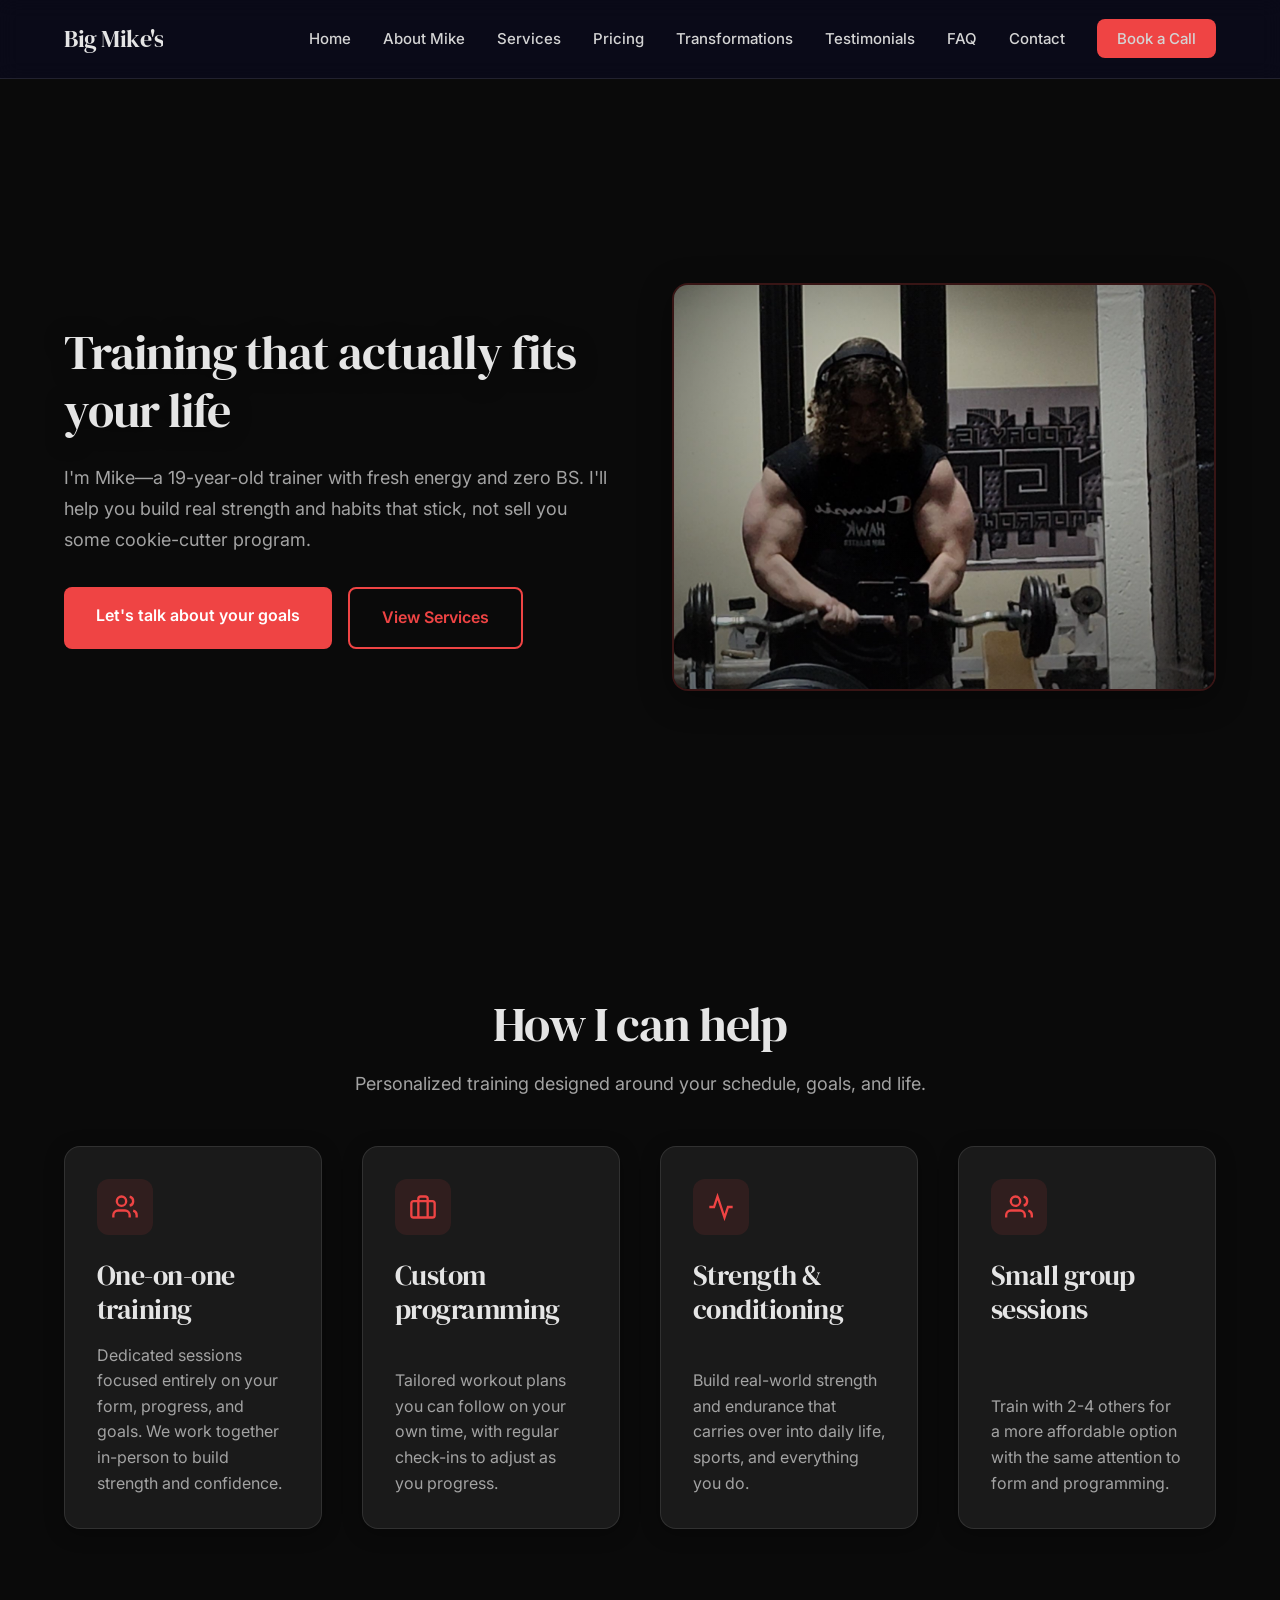
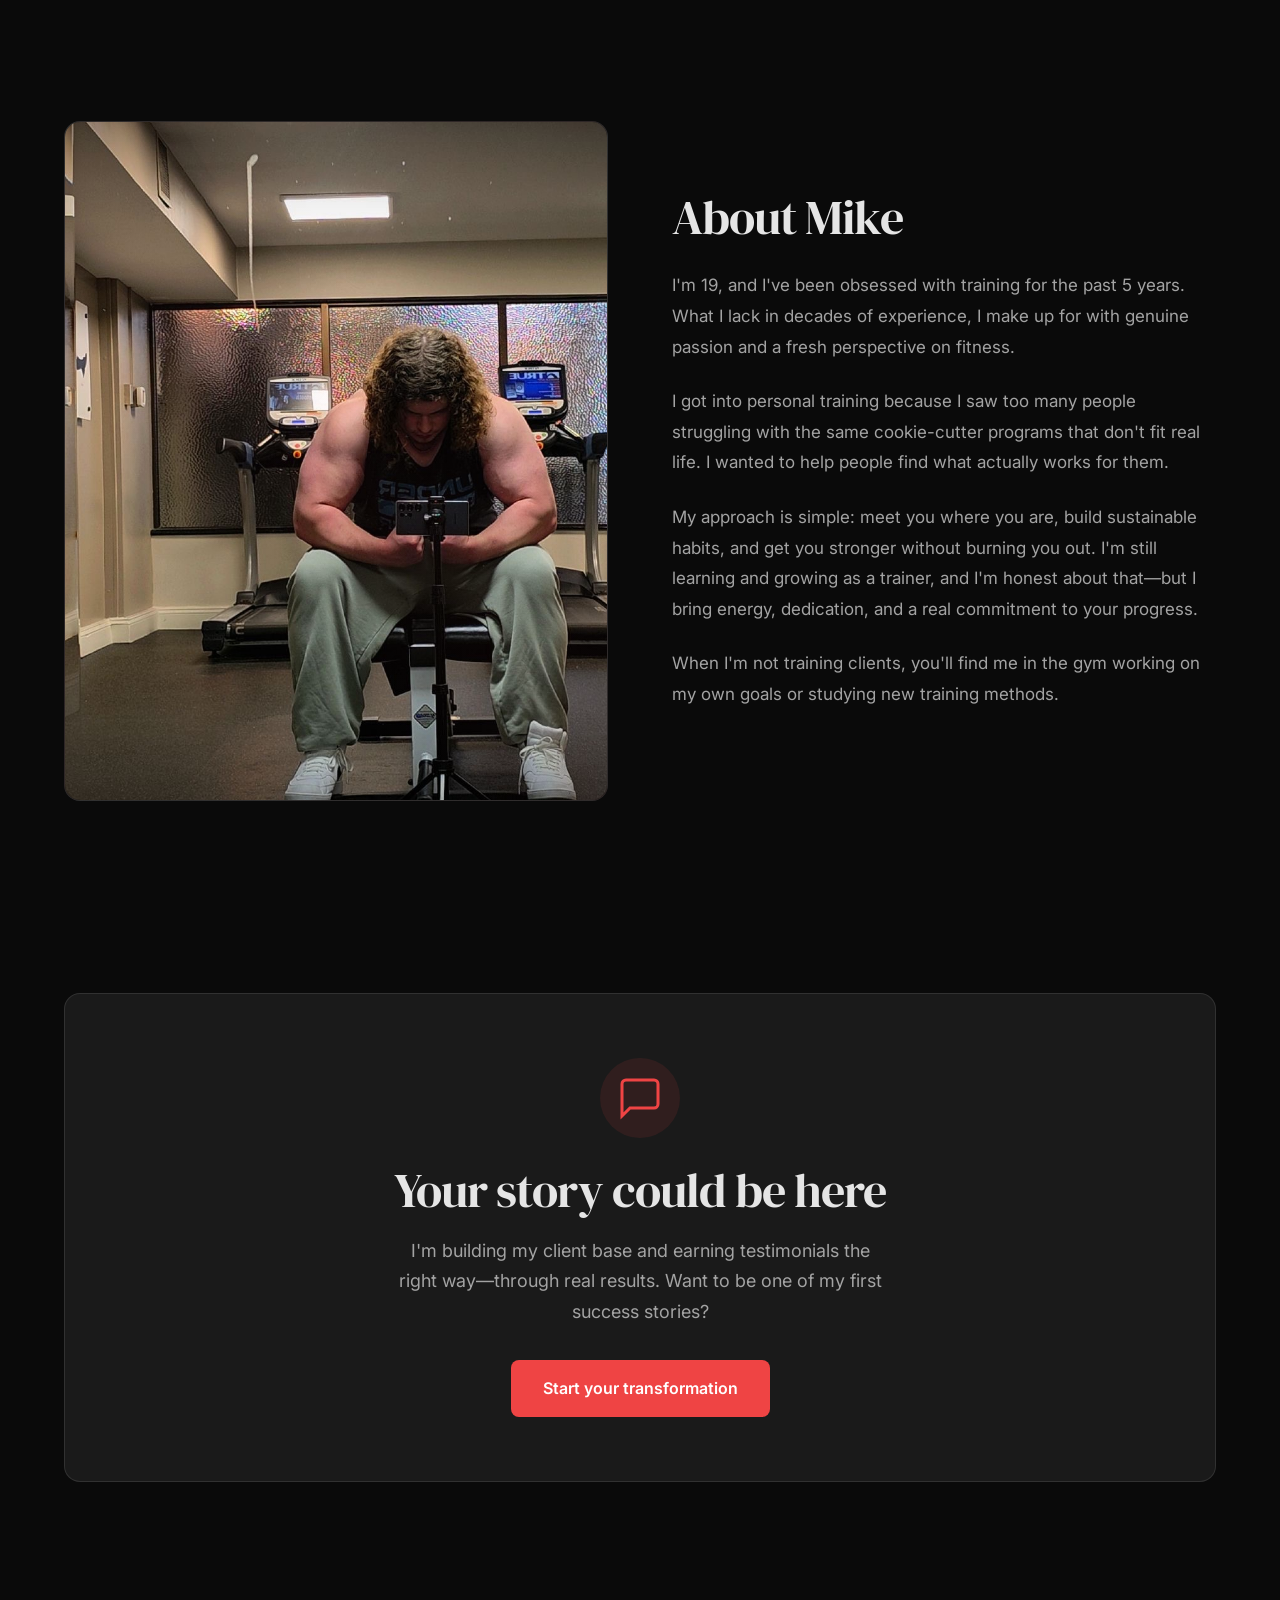
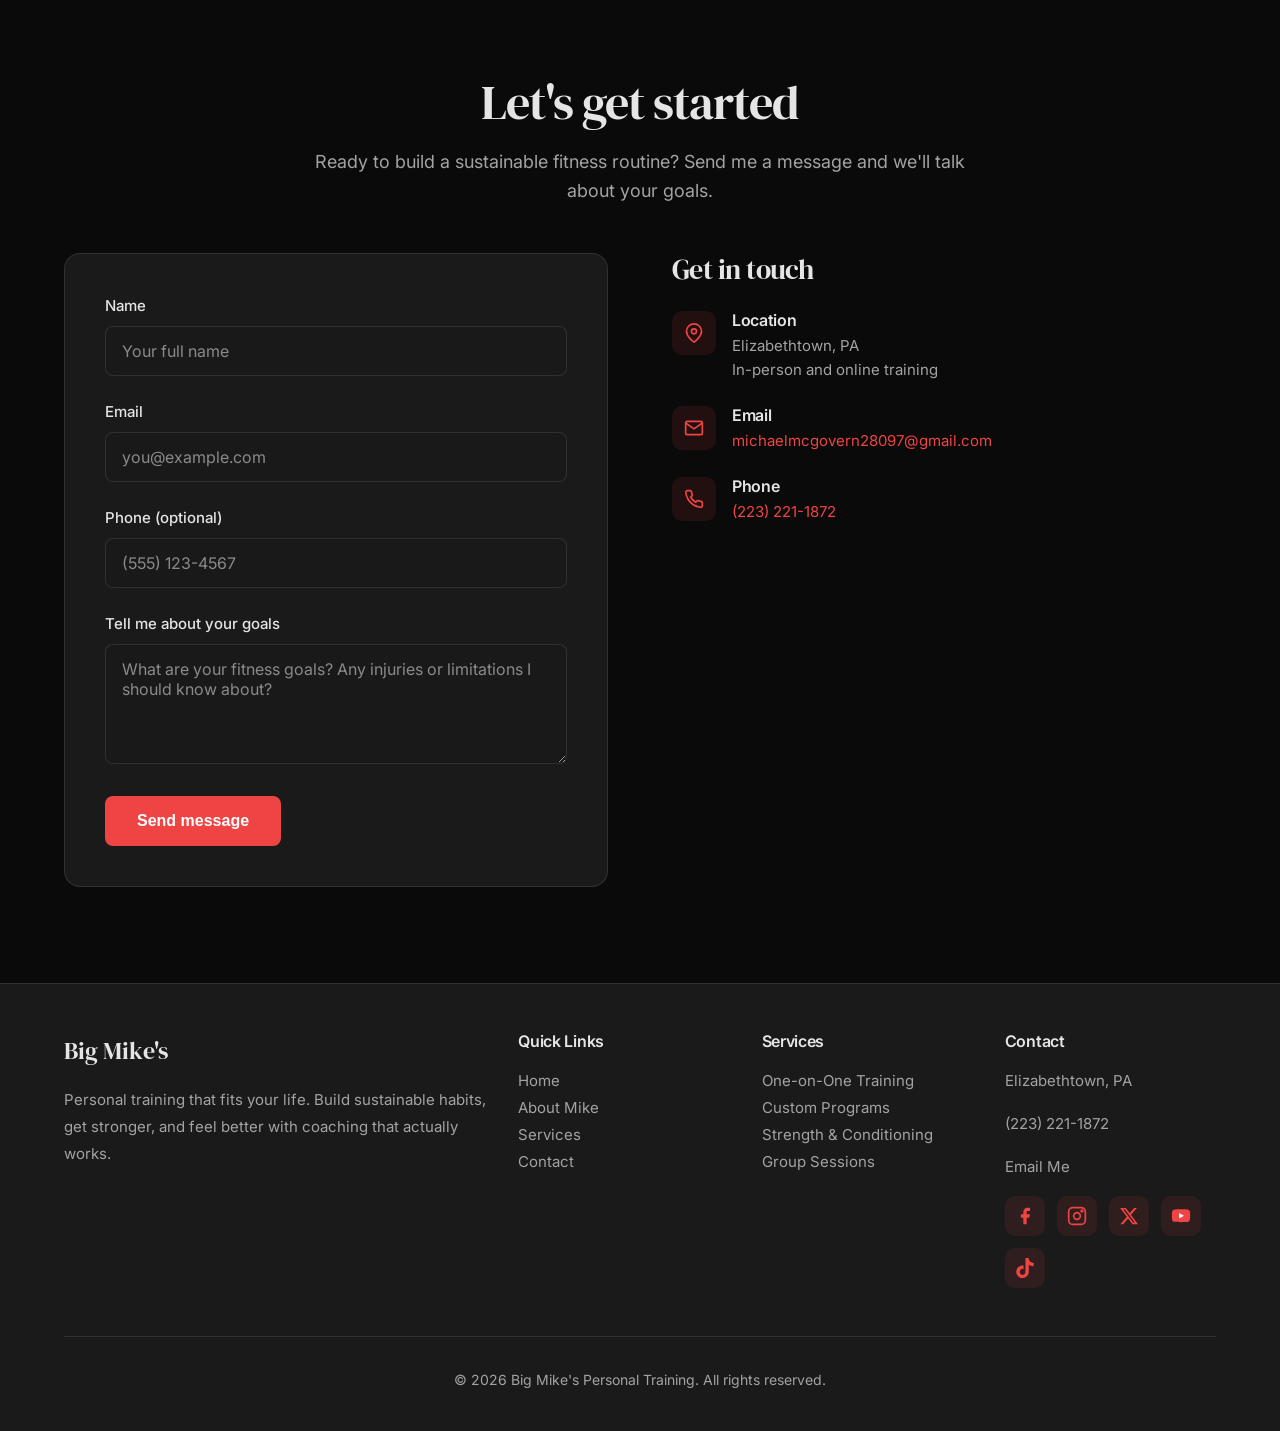
==== index.html @ efe6d1ae "Initial commit: Big Mike's Personal Training website Complete multi-page personal training website w" ====
<!DOCTYPE html>
<html lang="en">
<head>
    <meta charset="UTF-8">
    <meta name="viewport" content="width=device-width, initial-scale=1.0">
    <title>Big Mike's Personal Training - Training That Actually Fits Your Life</title>
    <meta name="description" content="Personal training in Elizabethtown, PA focused on sustainable fitness for busy people. Work with Mike to build strength, feel better, and create lasting habits.">

    <!-- Favicon -->
    <link rel="icon" href="favicon.svg" type="image/svg+xml">
    <link rel="apple-touch-icon" href="favicon.svg">

    <!-- Open Graph -->
    <meta property="og:type" content="website">
    <meta property="og:title" content="Big Mike's Personal Training - Training That Actually Fits Your Life">
    <meta property="og:description" content="Personal training in Elizabethtown, PA focused on sustainable fitness for busy people. Work with Mike to build strength, feel better, and create lasting habits.">
    <meta property="og:url" content="https://bigmikespersonaltraining.com/">
    <meta property="og:image" content="https://bigmikespersonaltraining.com/images/og-image.jpg">

    <!-- Twitter Card -->
    <meta name="twitter:card" content="summary_large_image">
    <meta name="twitter:title" content="Big Mike's Personal Training">
    <meta name="twitter:description" content="Personal training in Elizabethtown, PA focused on sustainable fitness for busy people.">

    <!-- SEO -->
    <link rel="canonical" href="https://bigmikespersonaltraining.com/">
    <meta name="robots" content="index, follow">

    <!-- Google Fonts -->
    <link rel="preconnect" href="https://fonts.googleapis.com">
    <link rel="preconnect" href="https://fonts.gstatic.com" crossorigin>
    <link href="https://fonts.googleapis.com/css2?family=DM+Serif+Display:ital@0;1&family=Inter:wght@400;500;600;700&display=swap" rel="stylesheet">

    <style>
        /* CSS Variables */
        :root {
            --color-bg-dark: #0A0A0A;
            --color-card-bg: #1A1A1A;
            --color-red-primary: #EF4444;
            --color-red-dark: #DC2626;
            --color-orange-accent: #F97316;
            --color-text-light: #E5E5E5;
            --color-text-gray: #A3A3A3;
            --color-border: rgba(255, 255, 255, 0.1);

            --font-display: 'DM Serif Display', serif;
            --font-body: 'Inter', sans-serif;

            --max-width: 1200px;
            --spacing-base: 8px;
            --radius: 8px;
            --radius-card: 16px;

            --section-padding-mobile: 48px;
            --section-padding-tablet: 64px;
            --section-padding-desktop: 96px;
        }

        /* Reset & Base Styles */
        * {
            margin: 0;
            padding: 0;
            box-sizing: border-box;
        }

        html {
            scroll-behavior: smooth;
        }

        body {
            font-family: var(--font-body);
            background-color: var(--color-bg-dark);
            color: var(--color-text-light);
            line-height: 1.6;
            -webkit-font-smoothing: antialiased;
            -moz-osx-font-smoothing: grayscale;
        }

        /* Typography */
        h1, h2, h3, h4, h5, h6 {
            font-family: var(--font-display);
            letter-spacing: -0.02em;
            line-height: 1.2;
            font-weight: 400;
        }

        h1 {
            font-size: 2.5rem;
            margin-bottom: 1.5rem;
        }

        h2 {
            font-size: 2.25rem;
            margin-bottom: 1rem;
        }

        h3 {
            font-size: 1.75rem;
            margin-bottom: 0.75rem;
        }

        p {
            margin-bottom: 1rem;
        }

        a {
            color: inherit;
            text-decoration: none;
        }

        /* Container */
        .container {
            max-width: var(--max-width);
            margin: 0 auto;
            padding: 0 1.5rem;
        }

        /* Navigation */
        .nav {
            position: fixed;
            top: 0;
            left: 0;
            right: 0;
            background: rgba(10, 10, 26, 0.9);
            backdrop-filter: blur(10px);
            -webkit-backdrop-filter: blur(10px);
            z-index: 1000;
            border-bottom: 1px solid var(--color-border);
        }

        .nav-container {
            max-width: var(--max-width);
            margin: 0 auto;
            padding: 1.25rem 1.5rem;
            display: flex;
            justify-content: space-between;
            align-items: center;
        }

        .nav-logo {
            font-family: var(--font-display);
            font-size: 1.5rem;
            color: var(--color-text-light);
            font-weight: 400;
            letter-spacing: -0.02em;
            white-space: nowrap;
            overflow: hidden;
            text-overflow: ellipsis;
            max-width: 180px;
        }

        .nav-links {
            display: none;
            list-style: none;
            gap: 2rem;
            align-items: center;
        }

        .nav-links a {
            color: #D4D4D4;
            font-size: 0.9375rem;
            font-weight: 500;
            transition: color 0.2s ease;
        }

        .nav-links a:hover {
            color: var(--color-text-light);
        }

        .nav-cta {
            background-color: var(--color-red-primary);
            color: white;
            padding: 0.625rem 1.25rem;
            border-radius: var(--radius);
            font-weight: 600;
            transition: all 0.2s ease;
        }

        .nav-cta:hover {
            background-color: var(--color-red-dark);
            transform: translateY(-2px);
            color: white;
        }

        /* Mobile Menu Button */
        .menu-toggle {
            display: flex;
            flex-direction: column;
            gap: 5px;
            background: transparent;
            border: none;
            cursor: pointer;
            padding: 0.5rem;
        }

        .menu-toggle span {
            display: block;
            width: 24px;
            height: 2px;
            background-color: var(--color-text-light);
            transition: all 0.3s ease;
        }

        .menu-toggle.active span:nth-child(1) {
            transform: rotate(45deg) translate(6px, 6px);
        }

        .menu-toggle.active span:nth-child(2) {
            opacity: 0;
        }

        .menu-toggle.active span:nth-child(3) {
            transform: rotate(-45deg) translate(6px, -6px);
        }

        /* Mobile Menu */
        .mobile-menu {
            display: none;
            position: fixed;
            top: 73px;
            left: 0;
            right: 0;
            background: rgba(10, 10, 26, 0.98);
            backdrop-filter: blur(10px);
            -webkit-backdrop-filter: blur(10px);
            padding: 2rem 1.5rem;
            border-bottom: 1px solid var(--color-border);
        }

        .mobile-menu.active {
            display: block;
        }

        .mobile-menu ul {
            list-style: none;
            display: flex;
            flex-direction: column;
            gap: 1.5rem;
        }

        .mobile-menu a {
            color: #D4D4D4;
            font-size: 1.125rem;
            font-weight: 500;
            display: block;
            transition: color 0.2s ease;
        }

        .mobile-menu a:hover {
            color: var(--color-text-light);
        }

        .mobile-menu .nav-cta {
            display: block;
            width: 100%;
            margin-top: 0.5rem;
            text-align: center;
        }

        /* Buttons */
        .btn {
            display: inline-block;
            padding: 1rem 2rem;
            border-radius: var(--radius);
            font-weight: 600;
            font-size: 1rem;
            text-align: center;
            cursor: pointer;
            border: none;
            transition: all 0.2s ease;
            min-height: 44px;
        }

        .btn-primary {
            background-color: var(--color-red-primary);
            color: white;
        }

        .btn-primary:hover {
            background-color: var(--color-red-dark);
            transform: translateY(-2px);
        }

        .btn-primary:focus-visible {
            outline: none;
            box-shadow: 0 0 0 3px rgba(239, 68, 68, 0.5), 0 2px 8px rgba(239, 68, 68, 0.3);
        }

        .btn-primary:active {
            transform: translateY(0);
            box-shadow: 0 2px 8px rgba(239, 68, 68, 0.3);
        }

        .btn-secondary {
            background: transparent;
            color: var(--color-red-primary);
            border: 2px solid var(--color-red-primary);
        }

        .btn-secondary:hover {
            background-color: rgba(239, 68, 68, 0.1);
        }

        .btn-secondary:active {
            transform: scale(0.98);
        }

        /* Skip to Content Link */
        .sr-only {
            position: absolute;
            width: 1px;
            height: 1px;
            padding: 0;
            margin: -1px;
            overflow: hidden;
            clip: rect(0, 0, 0, 0);
            white-space: nowrap;
            border: 0;
        }

        .sr-only--focusable:focus {
            position: fixed;
            top: 1rem;
            left: 1rem;
            width: auto;
            height: auto;
            padding: 1rem 1.5rem;
            margin: 0;
            overflow: visible;
            clip: auto;
            white-space: normal;
            background: var(--color-red-primary);
            color: white;
            font-weight: 600;
            border-radius: var(--radius);
            z-index: 9999;
            box-shadow: 0 4px 12px rgba(0,0,0,0.3);
        }

        /* Focus Styles */
        *:focus-visible {
            outline: 2px solid var(--color-red-primary);
            outline-offset: 2px;
        }

        /* Hero Section */
        .hero {
            padding-top: calc(73px + var(--section-padding-mobile));
            padding-bottom: var(--section-padding-mobile);
            min-height: 100vh;
            display: flex;
            align-items: center;
            opacity: 0;
            animation: fadeIn 0.6s ease forwards;
        }

        @keyframes fadeIn {
            to {
                opacity: 1;
            }
        }

        .hero-content {
            display: grid;
            grid-template-columns: 1fr;
            gap: 3rem;
            align-items: center;
        }

        .hero-text h1 {
            font-size: 3rem;
            color: var(--color-text-light);
            margin-bottom: 1.5rem;
            text-shadow: 0 2px 20px rgba(0, 0, 0, 0.5);
        }

        .hero-text .subhead {
            font-size: 1.125rem;
            color: var(--color-text-gray);
            line-height: 1.7;
            margin-bottom: 2rem;
            max-width: 600px;
        }

        .hero-image {
            width: 100%;
            aspect-ratio: 1 / 1;
            background-color: #0A0A0A;
            border-radius: 16px;
            overflow: hidden;
            position: relative;
            border: 2px solid rgba(239, 68, 68, 0.2);
            box-shadow: 0 8px 32px rgba(0, 0, 0, 0.4);
            transition: border-color 0.3s ease, box-shadow 0.3s ease, transform 0.3s ease;
        }

        .hero-image:hover {
            border-color: rgba(239, 68, 68, 0.5);
            box-shadow: 0 12px 48px rgba(239, 68, 68, 0.15), 0 8px 32px rgba(0, 0, 0, 0.5);
            transform: scale(1.02);
        }

        .hero-image::before {
            content: '';
            position: absolute;
            inset: 0;
            background: radial-gradient(ellipse 80% 80% at 50% 40%, transparent 30%, rgba(10, 10, 10, 0.5) 100%);
            pointer-events: none;
            z-index: 1;
        }

        .hero-image img {
            width: 100%;
            height: 100%;
            object-fit: cover;
            object-position: center 30%;
            display: block;
        }

        .image-placeholder {
            display: flex;
            flex-direction: column;
            align-items: center;
            gap: 1rem;
            color: var(--color-text-gray);
            z-index: 1;
        }

        .image-placeholder span {
            font-size: 0.875rem;
            text-transform: uppercase;
            letter-spacing: 0.1em;
            opacity: 0.7;
        }

        @keyframes placeholderPulse {
            0%, 100% { opacity: 0.7; }
            50% { opacity: 0.5; }
        }

        .image-placeholder {
            animation: placeholderPulse 2s ease-in-out infinite;
        }

        /* Section Spacing */
        section {
            padding: var(--section-padding-mobile) 0;
        }

        .section-header {
            text-align: center;
            margin-bottom: 3rem;
        }

        .section-header h2 {
            color: var(--color-text-light);
            margin-bottom: 1rem;
        }

        .section-header p {
            color: var(--color-text-gray);
            font-size: 1.125rem;
            max-width: 700px;
            margin: 0 auto;
        }

        /* Services Section */
        .services-grid {
            display: grid;
            grid-template-columns: 1fr;
            gap: 2.5rem;
        }

        .service-card {
            background: var(--color-card-bg);
            border-radius: var(--radius-card);
            padding: 2rem;
            border: 1px solid var(--color-border);
            box-shadow: 0 4px 20px rgba(0, 0, 0, 0.3);
            transition: all 0.3s ease;
            min-height: 280px;
            display: flex;
            flex-direction: column;
        }

        .service-card:hover {
            transform: translateY(-4px);
            border-color: var(--color-red-primary);
            box-shadow: 0 8px 30px rgba(0, 0, 0, 0.5);
        }

        .service-card:focus-within {
            border-color: var(--color-red-primary);
            box-shadow: 0 0 0 3px rgba(239, 68, 68, 0.3);
        }

        .service-icon {
            width: 56px;
            height: 56px;
            background: rgba(239, 68, 68, 0.1);
            border-radius: 12px;
            display: flex;
            align-items: center;
            justify-content: center;
            margin-bottom: 1.5rem;
        }

        .service-icon svg {
            width: 28px;
            height: 28px;
            stroke: var(--color-red-primary);
            stroke-width: 2;
            fill: none;
        }

        .service-card h3 {
            color: var(--color-text-light);
            margin-bottom: 1rem;
        }

        .service-card p {
            color: var(--color-text-gray);
            margin-bottom: 0;
            margin-top: auto;
        }

        /* About Section */
        .about-content {
            display: grid;
            grid-template-columns: 1fr;
            gap: 3rem;
            align-items: center;
        }

        .about-image {
            width: 100%;
            aspect-ratio: 4 / 5;
            background: linear-gradient(135deg, var(--color-card-bg) 0%, rgba(239, 68, 68, 0.05) 100%);
            border-radius: var(--radius-card);
            display: flex;
            align-items: center;
            justify-content: center;
            color: var(--color-text-gray);
            font-size: 0.875rem;
            border: 1px solid var(--color-border);
            overflow: hidden;
            position: relative;
        }

        .about-image::before {
            content: '';
            position: absolute;
            inset: 0;
            background: linear-gradient(45deg, transparent 30%, rgba(239, 68, 68, 0.03) 50%, transparent 70%);
        }

        .about-image img {
            width: 100%;
            height: 100%;
            object-fit: cover;
        }

        .about-text h2 {
            text-align: left;
            margin-bottom: 1.5rem;
        }

        .about-text p {
            color: var(--color-text-gray);
            font-size: 1.0625rem;
            line-height: 1.8;
            margin-bottom: 1.5rem;
        }

        /* Results/Stats Section */
        .results {
            background: var(--color-card-bg);
        }

        .stats-grid {
            display: grid;
            grid-template-columns: 1fr;
            gap: 3rem;
            margin-top: 3rem;
        }

        .stat-card {
            text-align: center;
            padding: 2rem;
        }

        .stat-number {
            font-family: var(--font-display);
            font-size: 3rem;
            color: var(--color-red-primary);
            margin-bottom: 0.5rem;
        }

        .stat-label {
            color: var(--color-text-light);
            font-size: 1.125rem;
            font-weight: 600;
            margin-bottom: 0.5rem;
        }

        .stat-description {
            color: var(--color-text-gray);
            font-size: 0.9375rem;
        }

        /* Testimonials CTA Section */
        .testimonials-cta {
            text-align: center;
            padding: 4rem 2rem;
            background: var(--color-card-bg);
            border-radius: var(--radius-card);
            border: 1px solid var(--color-border);
        }

        .testimonials-cta-icon {
            display: inline-flex;
            align-items: center;
            justify-content: center;
            width: 80px;
            height: 80px;
            background: rgba(239, 68, 68, 0.1);
            border-radius: 50%;
            color: var(--color-red-primary);
            margin-bottom: 1.5rem;
        }

        .testimonials-cta h2 {
            margin-bottom: 1rem;
        }

        .testimonials-cta p {
            color: var(--color-text-gray);
            font-size: 1.125rem;
            max-width: 500px;
            margin: 0 auto 2rem;
            line-height: 1.7;
        }

        /* Contact Section */
        .contact-content {
            display: grid;
            grid-template-columns: 1fr;
            gap: 3rem;
        }

        .contact-form {
            background: var(--color-card-bg);
            border-radius: var(--radius-card);
            padding: 2.5rem;
            border: 1px solid var(--color-border);
        }

        .form-group {
            margin-bottom: 1.5rem;
        }

        .form-group label {
            display: block;
            color: var(--color-text-light);
            font-weight: 500;
            margin-bottom: 0.5rem;
            font-size: 0.9375rem;
        }

        .form-group input,
        .form-group textarea {
            width: 100%;
            padding: 0.875rem 1rem;
            background: rgba(26, 26, 26, 0.8);
            border: 1px solid var(--color-border);
            border-radius: var(--radius);
            color: var(--color-text-light);
            font-family: var(--font-body);
            font-size: 1rem;
            transition: border-color 0.2s ease;
            min-height: 44px;
        }

        .form-group input:focus,
        .form-group textarea:focus {
            outline: none;
            border-color: var(--color-red-primary);
            box-shadow: 0 0 0 3px rgba(239, 68, 68, 0.1);
        }

        .form-group input::placeholder,
        .form-group textarea::placeholder {
            color: #8A8A8A;
            opacity: 1;
        }

        .form-group textarea {
            resize: vertical;
            min-height: 120px;
        }

        .contact-info h3 {
            margin-bottom: 1.5rem;
        }

        .contact-info-item {
            display: flex;
            align-items: flex-start;
            gap: 1rem;
            margin-bottom: 1.5rem;
        }

        .contact-icon {
            width: 44px;
            height: 44px;
            background: rgba(239, 68, 68, 0.1);
            border-radius: 10px;
            display: flex;
            align-items: center;
            justify-content: center;
            flex-shrink: 0;
        }

        .contact-icon svg {
            width: 20px;
            height: 20px;
            stroke: var(--color-red-primary);
            stroke-width: 2;
            fill: none;
        }

        .contact-info-text h4 {
            color: var(--color-text-light);
            font-family: var(--font-body);
            font-size: 1rem;
            font-weight: 600;
            margin-bottom: 0.25rem;
        }

        .contact-info-text p {
            color: var(--color-text-gray);
            font-size: 0.9375rem;
            margin: 0;
        }

        .contact-info-text a {
            color: var(--color-red-primary);
            transition: color 0.2s ease;
        }

        .contact-info-text a:hover {
            color: var(--color-orange-accent);
        }

        /* Footer */
        .footer {
            background: var(--color-card-bg);
            border-top: 1px solid var(--color-border);
            padding: 3rem 0 1.5rem;
        }

        .footer-content {
            display: grid;
            grid-template-columns: 1fr;
            gap: 2rem;
            margin-bottom: 3rem;
        }

        .footer-section h3 {
            font-family: var(--font-body);
            font-size: 1rem;
            font-weight: 600;
            margin-bottom: 1rem;
            color: var(--color-text-light);
        }

        .footer-section p,
        .footer-section a {
            color: var(--color-text-gray);
            font-size: 0.9375rem;
            line-height: 1.8;
        }

        .footer-section a {
            display: block;
            transition: color 0.2s ease, text-decoration 0.2s ease;
        }

        .footer-section a:hover {
            color: var(--color-text-light);
            text-decoration: underline;
        }

        .footer-brand {
            font-family: var(--font-display);
            font-size: 1.5rem;
            color: var(--color-text-light);
            margin-bottom: 1rem;
        }

        .footer-social {
            display: flex;
            flex-wrap: wrap;
            gap: 0.75rem;
            margin-top: 1rem;
        }

        .footer-social a {
            display: flex;
            align-items: center;
            justify-content: center;
            width: 40px;
            height: 40px;
            background: rgba(239, 68, 68, 0.1);
            border-radius: 10px;
            color: var(--color-red-primary);
            transition: all 0.2s ease;
        }

        .footer-social a:hover {
            background: var(--color-red-primary);
            color: white;
            transform: translateY(-2px);
            text-decoration: none;
        }

        .footer-bottom {
            padding-top: 2rem;
            border-top: 1px solid var(--color-border);
            text-align: center;
            color: var(--color-text-gray);
            font-size: 0.875rem;
        }

        /* Tablet Breakpoint */
        @media (min-width: 640px) {
            h1 {
                font-size: 3rem;
            }

            h2 {
                font-size: 2.5rem;
            }

            section {
                padding: var(--section-padding-tablet) 0;
            }

            .hero {
                padding-top: calc(73px + var(--section-padding-tablet));
                padding-bottom: var(--section-padding-tablet);
            }

            .services-grid {
                grid-template-columns: repeat(2, 1fr);
            }

            .stats-grid {
                grid-template-columns: repeat(2, 1fr);
                gap: 2rem;
            }

            .testimonials-grid {
                grid-template-columns: repeat(2, 1fr);
            }

            .footer-content {
                grid-template-columns: repeat(2, 1fr);
            }
        }

        /* Desktop Breakpoint */
        @media (min-width: 1024px) {
            h1 {
                font-size: 3.75rem;
            }

            h2 {
                font-size: 3rem;
            }

            section {
                padding: var(--section-padding-desktop) 0;
            }

            .hero {
                padding-top: calc(73px + var(--section-padding-desktop));
                padding-bottom: var(--section-padding-desktop);
            }

            .nav-links {
                display: flex;
            }

            .menu-toggle {
                display: none;
            }

            .hero-content {
                grid-template-columns: 1fr 1fr;
                gap: 4rem;
            }

            .hero-image {
                aspect-ratio: 4 / 3;
            }

            .hero-image img {
                object-position: center 35%;
            }

            .services-grid {
                grid-template-columns: repeat(4, 1fr);
            }

            .about-content {
                grid-template-columns: 1fr 1fr;
                gap: 4rem;
            }

            .stats-grid {
                grid-template-columns: repeat(4, 1fr);
            }

            .testimonials-grid {
                grid-template-columns: repeat(3, 1fr);
            }

            .contact-content {
                grid-template-columns: 1fr 1fr;
                gap: 4rem;
            }

            .footer-content {
                grid-template-columns: 2fr 1fr 1fr 1fr;
            }
        }
    </style>
</head>
<body>
    <!-- Skip to Content Link -->
    <a href="#home" class="sr-only sr-only--focusable">Skip to main content</a>

    <!-- Navigation -->
    <nav class="nav">
        <div class="nav-container">
            <a href="#home" class="nav-logo">Big Mike's</a>

            <ul class="nav-links">
                <li><a href="index.html">Home</a></li>
                <li><a href="about.html">About Mike</a></li>
                <li><a href="services.html">Services</a></li>
                <li><a href="pricing.html">Pricing</a></li>
                <li><a href="transformations.html">Transformations</a></li>
                <li><a href="testimonials.html">Testimonials</a></li>
                <li><a href="faq.html">FAQ</a></li>
                <li><a href="contact.html">Contact</a></li>
                <li><a href="booking.html" class="nav-cta">Book a Call</a></li>
            </ul>

            <button class="menu-toggle" aria-label="Toggle mobile menu" aria-expanded="false" aria-controls="mobile-menu">
                <span></span>
                <span></span>
                <span></span>
            </button>
        </div>

        <div class="mobile-menu" id="mobile-menu">
            <ul>
                <li><a href="index.html">Home</a></li>
                <li><a href="about.html">About Mike</a></li>
                <li><a href="services.html">Services</a></li>
                <li><a href="pricing.html">Pricing</a></li>
                <li><a href="transformations.html">Transformations</a></li>
                <li><a href="testimonials.html">Testimonials</a></li>
                <li><a href="faq.html">FAQ</a></li>
                <li><a href="contact.html">Contact</a></li>
                <li><a href="booking.html" class="nav-cta">Book a Call</a></li>
            </ul>
        </div>
    </nav>

    <!-- Hero Section -->
    <section id="home" class="hero">
        <div class="container">
            <div class="hero-content">
                <div class="hero-text">
                    <h1>Training that actually fits your life</h1>
                    <p class="subhead">I'm Mike—a 19-year-old trainer with fresh energy and zero BS. I'll help you build real strength and habits that stick, not sell you some cookie-cutter program.</p>
                    <div class="hero-buttons" style="display: flex; gap: 1rem; flex-wrap: wrap;">
                        <a href="#contact" class="btn btn-primary">Let's talk about your goals</a>
                        <a href="#services" class="btn btn-secondary">View Services</a>
                    </div>
                </div>
                <div class="hero-image">
                    <img src="images/hero/mike-hero.jpg" alt="Big Mike - Personal Trainer doing barbell curls">
                </div>
            </div>
        </div>
    </section>

    <!-- Services Section -->
    <section id="services">
        <div class="container">
            <div class="section-header">
                <h2>How I can help</h2>
                <p>Personalized training designed around your schedule, goals, and life.</p>
            </div>

            <div class="services-grid">
                <div class="service-card">
                    <div class="service-icon">
                        <svg viewBox="0 0 24 24">
                            <path d="M16 21v-2a4 4 0 0 0-4-4H6a4 4 0 0 0-4 4v2"/>
                            <circle cx="9" cy="7" r="4"/>
                            <path d="M22 21v-2a4 4 0 0 0-3-3.87"/>
                            <path d="M16 3.13a4 4 0 0 1 0 7.75"/>
                        </svg>
                    </div>
                    <h3>One-on-one training</h3>
                    <p>Dedicated sessions focused entirely on your form, progress, and goals. We work together in-person to build strength and confidence.</p>
                </div>

                <div class="service-card">
                    <div class="service-icon">
                        <svg viewBox="0 0 24 24">
                            <rect x="2" y="7" width="20" height="14" rx="2" ry="2"/>
                            <path d="M16 21V5a2 2 0 0 0-2-2h-4a2 2 0 0 0-2 2v16"/>
                        </svg>
                    </div>
                    <h3>Custom programming</h3>
                    <p>Tailored workout plans you can follow on your own time, with regular check-ins to adjust as you progress.</p>
                </div>

                <div class="service-card">
                    <div class="service-icon">
                        <svg viewBox="0 0 24 24">
                            <polyline points="22 12 18 12 15 21 9 3 6 12 2 12"/>
                        </svg>
                    </div>
                    <h3>Strength & conditioning</h3>
                    <p>Build real-world strength and endurance that carries over into daily life, sports, and everything you do.</p>
                </div>

                <div class="service-card">
                    <div class="service-icon">
                        <svg viewBox="0 0 24 24">
                            <path d="M17 21v-2a4 4 0 0 0-4-4H5a4 4 0 0 0-4 4v2"/>
                            <circle cx="9" cy="7" r="4"/>
                            <path d="M23 21v-2a4 4 0 0 0-3-3.87"/>
                            <path d="M16 3.13a4 4 0 0 1 0 7.75"/>
                        </svg>
                    </div>
                    <h3>Small group sessions</h3>
                    <p>Train with 2-4 others for a more affordable option with the same attention to form and programming.</p>
                </div>
            </div>
        </div>
    </section>

    <!-- About Section -->
    <section id="about">
        <div class="container">
            <div class="about-content">
                <div class="about-image">
                    <img src="images/mike-about.jpg" alt="Mike in the gym - Personal Trainer">
                </div>
                <div class="about-text">
                    <h2>About Mike</h2>
                    <p>I'm 19, and I've been obsessed with training for the past 5 years. What I lack in decades of experience, I make up for with genuine passion and a fresh perspective on fitness.</p>
                    <p>I got into personal training because I saw too many people struggling with the same cookie-cutter programs that don't fit real life. I wanted to help people find what actually works for them.</p>
                    <p>My approach is simple: meet you where you are, build sustainable habits, and get you stronger without burning you out. I'm still learning and growing as a trainer, and I'm honest about that—but I bring energy, dedication, and a real commitment to your progress.</p>
                    <p>When I'm not training clients, you'll find me in the gym working on my own goals or studying new training methods.</p>
                </div>
            </div>
        </div>
    </section>


    <!-- Testimonials Section -->
    <section id="testimonials">
        <div class="container">
            <div class="testimonials-cta">
                <div class="testimonials-cta-icon">
                    <svg viewBox="0 0 24 24" width="48" height="48" stroke="currentColor" stroke-width="1.5" fill="none">
                        <path d="M21 15a2 2 0 0 1-2 2H7l-4 4V5a2 2 0 0 1 2-2h14a2 2 0 0 1 2 2z"/>
                    </svg>
                </div>
                <h2>Your story could be here</h2>
                <p>I'm building my client base and earning testimonials the right way—through real results. Want to be one of my first success stories?</p>
                <a href="#contact" class="btn btn-primary">Start your transformation</a>
            </div>
        </div>
    </section>

    <!-- Contact Section -->
    <section id="contact">
        <div class="container">
            <div class="section-header">
                <h2>Let's get started</h2>
                <p>Ready to build a sustainable fitness routine? Send me a message and we'll talk about your goals.</p>
            </div>

            <div class="contact-content">
                <div class="contact-form">
                    <form action="https://formspree.io/f/xeeoproo" method="POST">
                        <div class="form-group">
                            <label for="name">Name</label>
                            <input type="text" id="name" name="name" required placeholder="Your full name">
                        </div>

                        <div class="form-group">
                            <label for="email">Email</label>
                            <input type="email" id="email" name="email" required placeholder="you@example.com">
                        </div>

                        <div class="form-group">
                            <label for="phone">Phone (optional)</label>
                            <input type="tel" id="phone" name="phone" placeholder="(555) 123-4567">
                        </div>

                        <div class="form-group">
                            <label for="message">Tell me about your goals</label>
                            <textarea id="message" name="message" required placeholder="What are your fitness goals? Any injuries or limitations I should know about?"></textarea>
                        </div>

                        <button type="submit" class="btn btn-primary">Send message</button>
                    </form>
                </div>

                <div class="contact-info">
                    <h3>Get in touch</h3>

                    <div class="contact-info-item">
                        <div class="contact-icon">
                            <svg viewBox="0 0 24 24">
                                <path d="M21 10c0 7-9 13-9 13s-9-6-9-13a9 9 0 0 1 18 0z"/>
                                <circle cx="12" cy="10" r="3"/>
                            </svg>
                        </div>
                        <div class="contact-info-text">
                            <h4>Location</h4>
                            <p>Elizabethtown, PA<br>In-person and online training</p>
                        </div>
                    </div>

                    <div class="contact-info-item">
                        <div class="contact-icon">
                            <svg viewBox="0 0 24 24">
                                <path d="M4 4h16c1.1 0 2 .9 2 2v12c0 1.1-.9 2-2 2H4c-1.1 0-2-.9-2-2V6c0-1.1.9-2 2-2z"/>
                                <polyline points="22,6 12,13 2,6"/>
                            </svg>
                        </div>
                        <div class="contact-info-text">
                            <h4>Email</h4>
                            <p><a href="mailto:michaelmcgovern28097@gmail.com">michaelmcgovern28097@gmail.com</a></p>
                        </div>
                    </div>

                    <div class="contact-info-item">
                        <div class="contact-icon">
                            <svg viewBox="0 0 24 24">
                                <path d="M22 16.92v3a2 2 0 0 1-2.18 2 19.79 19.79 0 0 1-8.63-3.07 19.5 19.5 0 0 1-6-6 19.79 19.79 0 0 1-3.07-8.67A2 2 0 0 1 4.11 2h3a2 2 0 0 1 2 1.72 12.84 12.84 0 0 0 .7 2.81 2 2 0 0 1-.45 2.11L8.09 9.91a16 16 0 0 0 6 6l1.27-1.27a2 2 0 0 1 2.11-.45 12.84 12.84 0 0 0 2.81.7A2 2 0 0 1 22 16.92z"/>
                            </svg>
                        </div>
                        <div class="contact-info-text">
                            <h4>Phone</h4>
                            <p><a href="tel:+12232211872">(223) 221-1872</a></p>
                        </div>
                    </div>
                </div>
            </div>
        </div>
    </section>

    <!-- Footer -->
    <footer class="footer">
        <div class="container">
            <div class="footer-content">
                <div class="footer-section">
                    <div class="footer-brand">Big Mike's</div>
                    <p>Personal training that fits your life. Build sustainable habits, get stronger, and feel better with coaching that actually works.</p>
                </div>

                <div class="footer-section">
                    <h3>Quick Links</h3>
                    <a href="#home">Home</a>
                    <a href="#about">About Mike</a>
                    <a href="#services">Services</a>
                    <a href="#contact">Contact</a>
                </div>

                <div class="footer-section">
                    <h3>Services</h3>
                    <a href="#services">One-on-One Training</a>
                    <a href="#services">Custom Programs</a>
                    <a href="#services">Strength & Conditioning</a>
                    <a href="#services">Group Sessions</a>
                </div>

                <div class="footer-section">
                    <h3>Contact</h3>
                    <p>Elizabethtown, PA</p>
                    <p><a href="tel:+12232211872">(223) 221-1872</a></p>
                    <p><a href="mailto:michaelmcgovern28097@gmail.com">Email Me</a></p>
                    <div class="footer-social">
                        <a href="https://www.facebook.com/bigmikespersonaltraining" target="_blank" rel="noopener noreferrer" aria-label="Facebook">
                            <svg viewBox="0 0 24 24" width="20" height="20" fill="currentColor">
                                <path d="M18 2h-3a5 5 0 0 0-5 5v3H7v4h3v8h4v-8h3l1-4h-4V7a1 1 0 0 1 1-1h3z"/>
                            </svg>
                        </a>
                        <a href="https://www.instagram.com/bigmikestraining" target="_blank" rel="noopener noreferrer" aria-label="Instagram">
                            <svg viewBox="0 0 24 24" width="20" height="20" fill="none" stroke="currentColor" stroke-width="2">
                                <rect x="2" y="2" width="20" height="20" rx="5"/>
                                <circle cx="12" cy="12" r="4"/>
                                <circle cx="18" cy="6" r="1"/>
                            </svg>
                        </a>
                        <a href="https://x.com/ptmikemcg" target="_blank" rel="noopener noreferrer" aria-label="X">
                            <svg viewBox="0 0 24 24" width="20" height="20" fill="currentColor">
                                <path d="M18.244 2.25h3.308l-7.227 8.26 8.502 11.24H16.17l-5.214-6.817L4.99 21.75H1.68l7.73-8.835L1.254 2.25H8.08l4.713 6.231zm-1.161 17.52h1.833L7.084 4.126H5.117z"/>
                            </svg>
                        </a>
                        <a href="https://www.youtube.com/@bigmikestraining" target="_blank" rel="noopener noreferrer" aria-label="YouTube">
                            <svg viewBox="0 0 24 24" width="20" height="20" fill="currentColor">
                                <path d="M22.54 6.42a2.78 2.78 0 0 0-1.94-2C18.88 4 12 4 12 4s-6.88 0-8.6.46a2.78 2.78 0 0 0-1.94 2A29 29 0 0 0 1 11.75a29 29 0 0 0 .46 5.33A2.78 2.78 0 0 0 3.4 19c1.72.46 8.6.46 8.6.46s6.88 0 8.6-.46a2.78 2.78 0 0 0 1.94-2 29 29 0 0 0 .46-5.25 29 29 0 0 0-.46-5.33z"/>
                                <polygon points="9.75,15.02 15.5,11.75 9.75,8.48" fill="white"/>
                            </svg>
                        </a>
                        <a href="https://www.tiktok.com/@bigmikespersonaltraining" target="_blank" rel="noopener noreferrer" aria-label="TikTok">
                            <svg viewBox="0 0 24 24" width="20" height="20" fill="currentColor">
                                <path d="M12.525.02c1.31-.02 2.61-.01 3.91-.02.08 1.53.63 3.09 1.75 4.17 1.12 1.11 2.7 1.62 4.24 1.79v4.03c-1.44-.05-2.89-.35-4.2-.97-.57-.26-1.1-.59-1.62-.93-.01 2.92.01 5.84-.02 8.75-.08 1.4-.54 2.79-1.35 3.94-1.31 1.92-3.58 3.17-5.91 3.21-1.43.08-2.86-.31-4.08-1.03-2.02-1.19-3.44-3.37-3.65-5.71-.02-.5-.03-1-.01-1.49.18-1.9 1.12-3.72 2.58-4.96 1.66-1.44 3.98-2.13 6.15-1.72.02 1.48-.04 2.96-.04 4.44-.99-.32-2.15-.23-3.02.37-.63.41-1.11 1.04-1.36 1.75-.21.51-.15 1.07-.14 1.61.24 1.64 1.82 3.02 3.5 2.87 1.12-.01 2.19-.66 2.77-1.61.19-.33.4-.67.41-1.06.1-1.79.06-3.57.07-5.36.01-4.03-.01-8.05.02-12.07z"/>
                            </svg>
                        </a>
                    </div>
                </div>
            </div>

            <div class="footer-bottom">
                <p>&copy; <span id="copyright-year"></span> Big Mike's Personal Training. All rights reserved.</p>
            </div>
        </div>
    </footer>

    <!-- JSON-LD Structured Data -->
    <script type="application/ld+json">
    {
      "@context": "https://schema.org",
      "@type": "LocalBusiness",
      "name": "Big Mike's Personal Training",
      "description": "Personal training focused on sustainable fitness for busy people",
      "url": "https://bigmikespersonaltraining.com",
      "telephone": "+1-223-221-1872",
      "email": "michaelmcgovern28097@gmail.com",
      "address": {
        "@type": "PostalAddress",
        "addressLocality": "Elizabethtown",
        "addressRegion": "PA",
        "addressCountry": "US"
      },
      "priceRange": "$$"
    }
    </script>

    <script>
        // Dynamic copyright year
        document.getElementById('copyright-year').textContent = new Date().getFullYear();

        // Mobile menu toggle
        const menuToggle = document.querySelector('.menu-toggle');
        const mobileMenu = document.querySelector('.mobile-menu');
        const mobileLinks = document.querySelectorAll('.mobile-menu a');

        menuToggle.addEventListener('click', () => {
            menuToggle.classList.toggle('active');
            mobileMenu.classList.toggle('active');
            menuToggle.setAttribute('aria-expanded', mobileMenu.classList.contains('active'));
        });

        // Close mobile menu when clicking a link
        mobileLinks.forEach(link => {
            link.addEventListener('click', () => {
                menuToggle.classList.remove('active');
                mobileMenu.classList.remove('active');
                menuToggle.setAttribute('aria-expanded', 'false');
            });
        });

        // Close mobile menu when clicking outside
        document.addEventListener('click', (e) => {
            if (!menuToggle.contains(e.target) && !mobileMenu.contains(e.target)) {
                menuToggle.classList.remove('active');
                mobileMenu.classList.remove('active');
                menuToggle.setAttribute('aria-expanded', 'false');
            }
        });

        // Form submission handler
        const contactForm = document.querySelector('.contact-form form');
        contactForm.addEventListener('submit', async (e) => {
            e.preventDefault();

            const formData = new FormData(contactForm);
            const submitButton = contactForm.querySelector('button[type="submit"]');
            const originalText = submitButton.textContent;

            submitButton.disabled = true;
            submitButton.textContent = 'Sending...';

            try {
                const response = await fetch(contactForm.action, {
                    method: 'POST',
                    body: formData,
                    headers: {
                        'Accept': 'application/json'
                    }
                });

                if (response.ok) {
                    contactForm.reset();
                    submitButton.textContent = 'Message Sent!';
                    setTimeout(() => {
                        submitButton.textContent = originalText;
                        submitButton.disabled = false;
                    }, 3000);
                } else {
                    throw new Error('Form submission failed');
                }
            } catch (error) {
                submitButton.textContent = 'Error - Try Again';
                setTimeout(() => {
                    submitButton.textContent = originalText;
                    submitButton.disabled = false;
                }, 3000);
            }
        });
    </script>
</body>
</html>
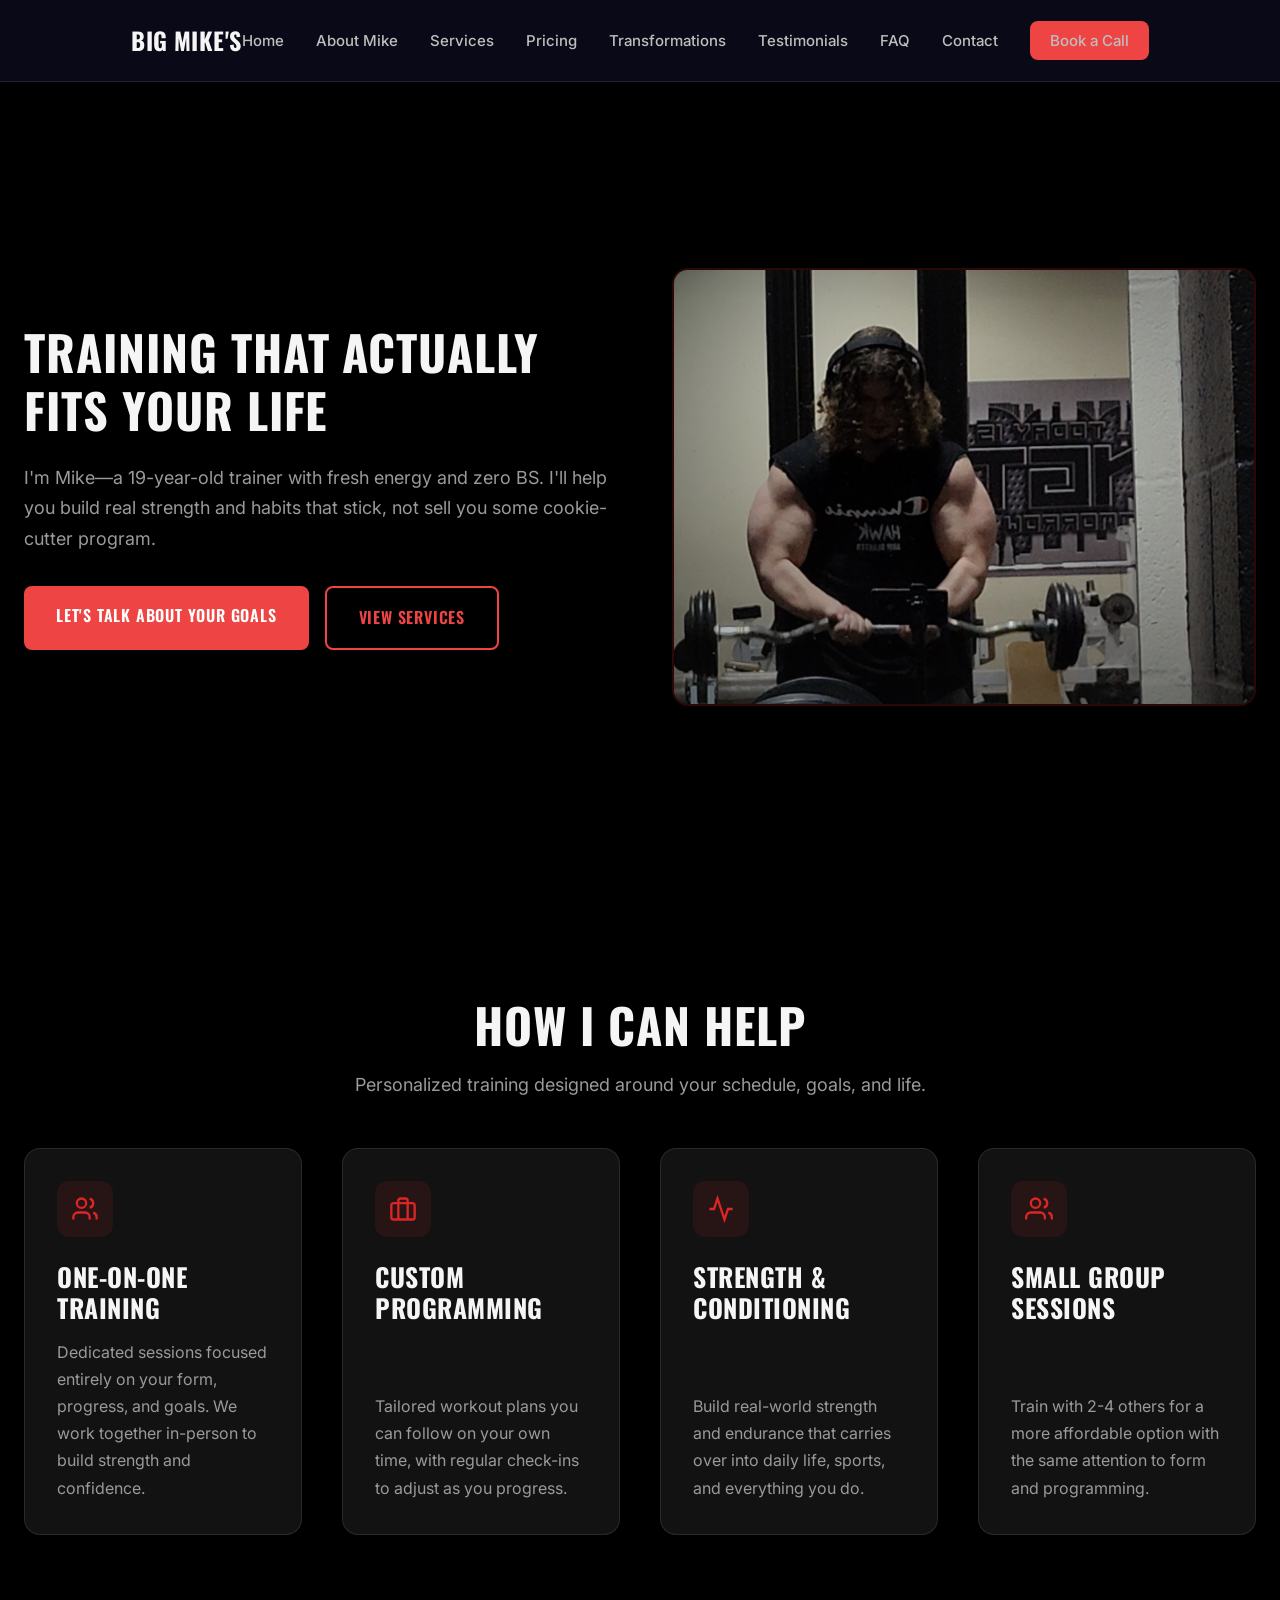
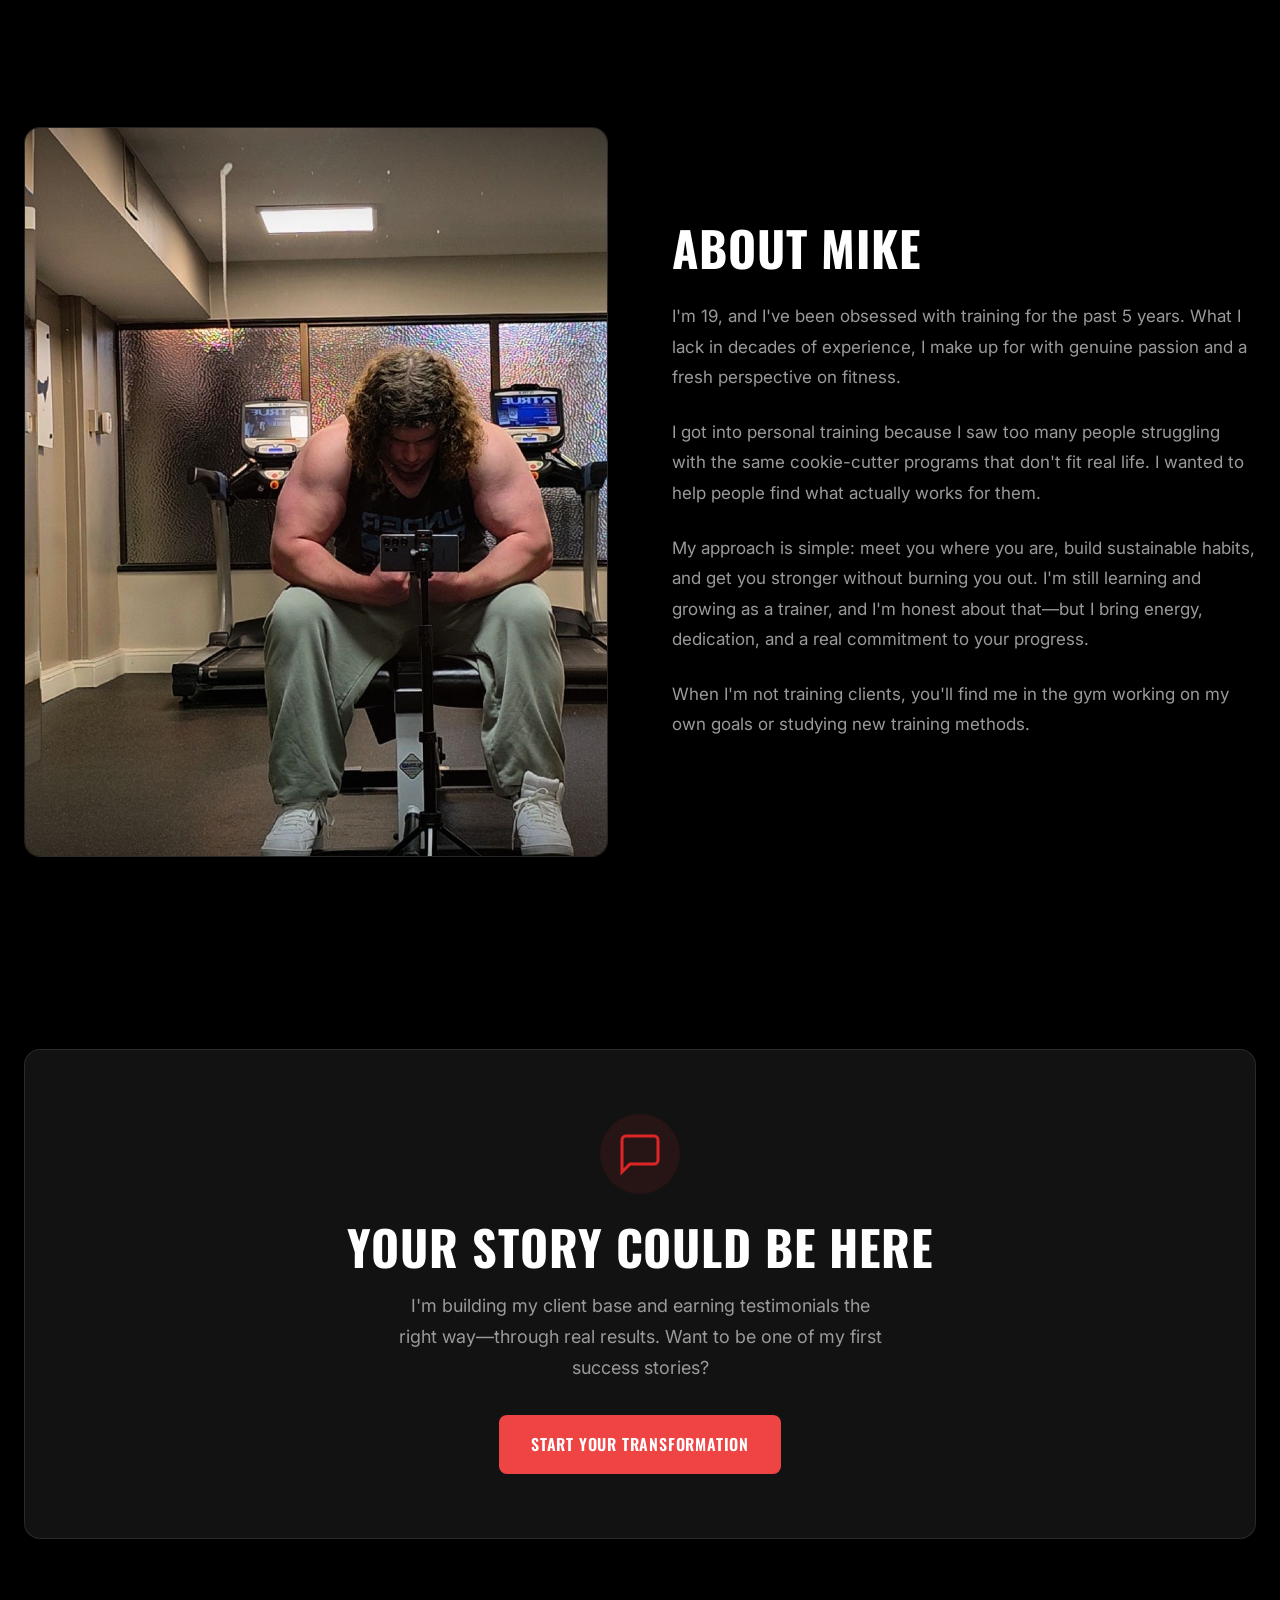
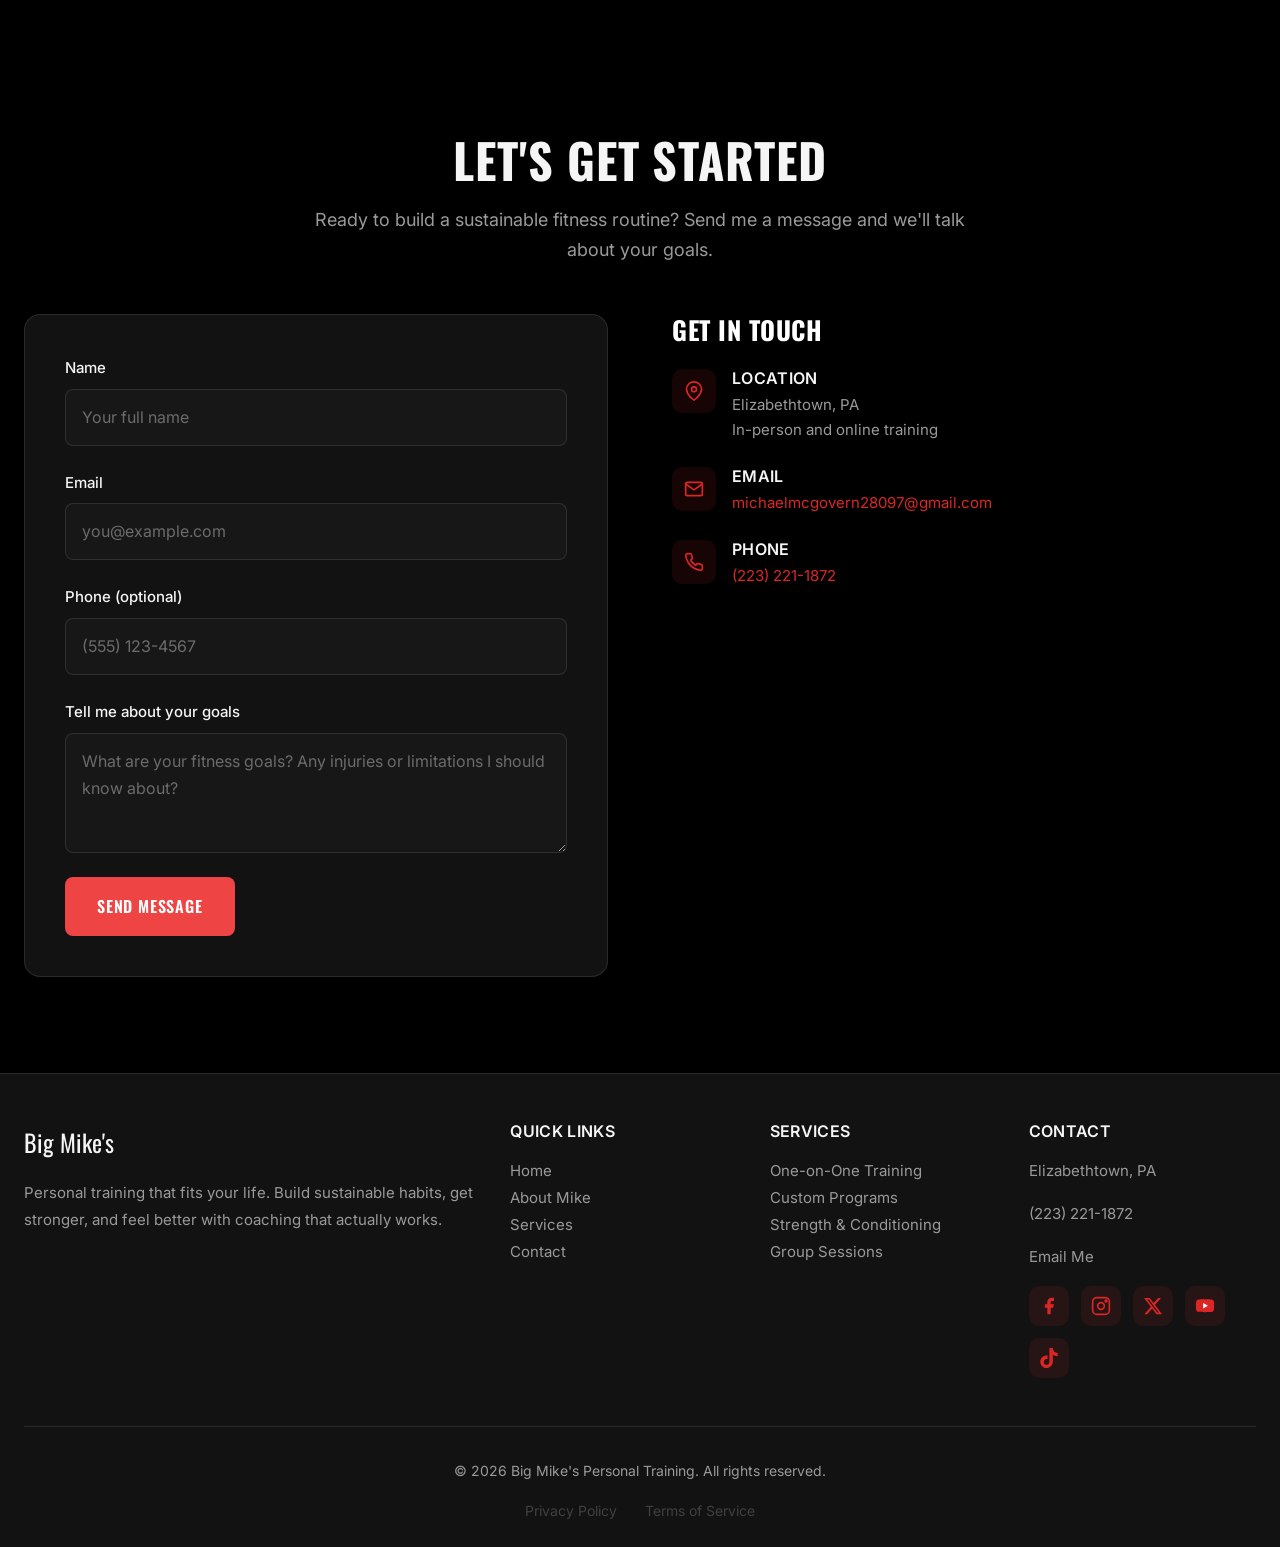
==== commit d4903103: "Major UI polish and content improvements UI Polish: - Enhanced shadows with glow effects - Improved " ====
--- a/index.html
+++ b/index.html
@@ -29,93 +29,25 @@
     <!-- Google Fonts -->
     <link rel="preconnect" href="https://fonts.googleapis.com">
     <link rel="preconnect" href="https://fonts.gstatic.com" crossorigin>
-    <link href="https://fonts.googleapis.com/css2?family=DM+Serif+Display:ital@0;1&family=Inter:wght@400;500;600;700&display=swap" rel="stylesheet">
+    <link href="https://fonts.googleapis.com/css2?family=Oswald:wght@400;500;600;700&family=Inter:wght@400;500;600;700&display=swap" rel="stylesheet">
+
+    <!-- Main Stylesheet -->
+    <link rel="stylesheet" href="css/main.css">
 
     <style>
-        /* CSS Variables */
+        /* ==========================================================================
+           INDEX.HTML - Page-Specific Styles
+           These styles are specific to the homepage and extend/override main.css
+           ========================================================================== */
+
+        /* Homepage-specific section padding variables */
         :root {
-            --color-bg-dark: #0A0A0A;
-            --color-card-bg: #1A1A1A;
-            --color-red-primary: #EF4444;
-            --color-red-dark: #DC2626;
-            --color-orange-accent: #F97316;
-            --color-text-light: #E5E5E5;
-            --color-text-gray: #A3A3A3;
-            --color-border: rgba(255, 255, 255, 0.1);
-
-            --font-display: 'DM Serif Display', serif;
-            --font-body: 'Inter', sans-serif;
-
-            --max-width: 1200px;
-            --spacing-base: 8px;
-            --radius: 8px;
-            --radius-card: 16px;
-
             --section-padding-mobile: 48px;
             --section-padding-tablet: 64px;
             --section-padding-desktop: 96px;
         }
 
-        /* Reset & Base Styles */
-        * {
-            margin: 0;
-            padding: 0;
-            box-sizing: border-box;
-        }
-
-        html {
-            scroll-behavior: smooth;
-        }
-
-        body {
-            font-family: var(--font-body);
-            background-color: var(--color-bg-dark);
-            color: var(--color-text-light);
-            line-height: 1.6;
-            -webkit-font-smoothing: antialiased;
-            -moz-osx-font-smoothing: grayscale;
-        }
-
-        /* Typography */
-        h1, h2, h3, h4, h5, h6 {
-            font-family: var(--font-display);
-            letter-spacing: -0.02em;
-            line-height: 1.2;
-            font-weight: 400;
-        }
-
-        h1 {
-            font-size: 2.5rem;
-            margin-bottom: 1.5rem;
-        }
-
-        h2 {
-            font-size: 2.25rem;
-            margin-bottom: 1rem;
-        }
-
-        h3 {
-            font-size: 1.75rem;
-            margin-bottom: 0.75rem;
-        }
-
-        p {
-            margin-bottom: 1rem;
-        }
-
-        a {
-            color: inherit;
-            text-decoration: none;
-        }
-
-        /* Container */
-        .container {
-            max-width: var(--max-width);
-            margin: 0 auto;
-            padding: 0 1.5rem;
-        }
-
-        /* Navigation */
+        /* Homepage Navigation - custom styling for index page */
         .nav {
             position: fixed;
             top: 0;
@@ -125,11 +57,11 @@
             backdrop-filter: blur(10px);
             -webkit-backdrop-filter: blur(10px);
             z-index: 1000;
-            border-bottom: 1px solid var(--color-border);
+            border-bottom: 1px solid rgba(255, 255, 255, 0.1);
         }
 
         .nav-container {
-            max-width: var(--max-width);
+            max-width: 1200px;
             margin: 0 auto;
             padding: 1.25rem 1.5rem;
             display: flex;
@@ -140,9 +72,10 @@
         .nav-logo {
             font-family: var(--font-display);
             font-size: 1.5rem;
-            color: var(--color-text-light);
-            font-weight: 400;
-            letter-spacing: -0.02em;
+            color: var(--steel-900);
+            font-weight: 700;
+            text-transform: uppercase;
+            letter-spacing: 0.02em;
             white-space: nowrap;
             overflow: hidden;
             text-overflow: ellipsis;
@@ -157,27 +90,27 @@
         }
 
         .nav-links a {
-            color: #D4D4D4;
+            color: var(--steel-700);
             font-size: 0.9375rem;
             font-weight: 500;
             transition: color 0.2s ease;
         }
 
         .nav-links a:hover {
-            color: var(--color-text-light);
+            color: var(--steel-900);
         }
 
         .nav-cta {
-            background-color: var(--color-red-primary);
+            background-color: var(--primary-600);
             color: white;
             padding: 0.625rem 1.25rem;
-            border-radius: var(--radius);
+            border-radius: var(--radius-md);
             font-weight: 600;
             transition: all 0.2s ease;
         }
 
         .nav-cta:hover {
-            background-color: var(--color-red-dark);
+            background-color: var(--primary-500);
             transform: translateY(-2px);
             color: white;
         }
@@ -197,7 +130,7 @@
             display: block;
             width: 24px;
             height: 2px;
-            background-color: var(--color-text-light);
+            background-color: var(--steel-900);
             transition: all 0.3s ease;
         }
 
@@ -224,7 +157,7 @@
             backdrop-filter: blur(10px);
             -webkit-backdrop-filter: blur(10px);
             padding: 2rem 1.5rem;
-            border-bottom: 1px solid var(--color-border);
+            border-bottom: 1px solid rgba(255, 255, 255, 0.1);
         }
 
         .mobile-menu.active {
@@ -239,7 +172,7 @@
         }
 
         .mobile-menu a {
-            color: #D4D4D4;
+            color: var(--steel-700);
             font-size: 1.125rem;
             font-weight: 500;
             display: block;
@@ -247,7 +180,7 @@
         }
 
         .mobile-menu a:hover {
-            color: var(--color-text-light);
+            color: var(--steel-900);
         }
 
         .mobile-menu .nav-cta {
@@ -257,11 +190,11 @@
             text-align: center;
         }
 
-        /* Buttons */
+        /* Homepage Buttons */
         .btn {
             display: inline-block;
             padding: 1rem 2rem;
-            border-radius: var(--radius);
+            border-radius: var(--radius-md);
             font-weight: 600;
             font-size: 1rem;
             text-align: center;
@@ -272,78 +205,26 @@
         }
 
         .btn-primary {
-            background-color: var(--color-red-primary);
+            background-color: var(--primary-600);
             color: white;
         }
 
         .btn-primary:hover {
-            background-color: var(--color-red-dark);
+            background-color: var(--primary-500);
             transform: translateY(-2px);
-        }
-
-        .btn-primary:focus-visible {
-            outline: none;
-            box-shadow: 0 0 0 3px rgba(239, 68, 68, 0.5), 0 2px 8px rgba(239, 68, 68, 0.3);
-        }
-
-        .btn-primary:active {
-            transform: translateY(0);
-            box-shadow: 0 2px 8px rgba(239, 68, 68, 0.3);
         }
 
         .btn-secondary {
             background: transparent;
-            color: var(--color-red-primary);
-            border: 2px solid var(--color-red-primary);
+            color: var(--primary-600);
+            border: 2px solid var(--primary-600);
         }
 
         .btn-secondary:hover {
             background-color: rgba(239, 68, 68, 0.1);
         }
 
-        .btn-secondary:active {
-            transform: scale(0.98);
-        }
-
-        /* Skip to Content Link */
-        .sr-only {
-            position: absolute;
-            width: 1px;
-            height: 1px;
-            padding: 0;
-            margin: -1px;
-            overflow: hidden;
-            clip: rect(0, 0, 0, 0);
-            white-space: nowrap;
-            border: 0;
-        }
-
-        .sr-only--focusable:focus {
-            position: fixed;
-            top: 1rem;
-            left: 1rem;
-            width: auto;
-            height: auto;
-            padding: 1rem 1.5rem;
-            margin: 0;
-            overflow: visible;
-            clip: auto;
-            white-space: normal;
-            background: var(--color-red-primary);
-            color: white;
-            font-weight: 600;
-            border-radius: var(--radius);
-            z-index: 9999;
-            box-shadow: 0 4px 12px rgba(0,0,0,0.3);
-        }
-
-        /* Focus Styles */
-        *:focus-visible {
-            outline: 2px solid var(--color-red-primary);
-            outline-offset: 2px;
-        }
-
-        /* Hero Section */
+        /* Hero Section - Homepage specific */
         .hero {
             padding-top: calc(73px + var(--section-padding-mobile));
             padding-bottom: var(--section-padding-mobile);
@@ -369,14 +250,14 @@
 
         .hero-text h1 {
             font-size: 3rem;
-            color: var(--color-text-light);
+            color: var(--steel-900);
             margin-bottom: 1.5rem;
             text-shadow: 0 2px 20px rgba(0, 0, 0, 0.5);
         }
 
         .hero-text .subhead {
             font-size: 1.125rem;
-            color: var(--color-text-gray);
+            color: var(--steel-600);
             line-height: 1.7;
             margin-bottom: 2rem;
             max-width: 600px;
@@ -385,18 +266,18 @@
         .hero-image {
             width: 100%;
             aspect-ratio: 1 / 1;
-            background-color: #0A0A0A;
-            border-radius: 16px;
+            background-color: var(--bg-dark);
+            border-radius: var(--radius-xl);
             overflow: hidden;
             position: relative;
-            border: 2px solid rgba(239, 68, 68, 0.2);
+            border: 2px solid rgba(220, 38, 38, 0.2);
             box-shadow: 0 8px 32px rgba(0, 0, 0, 0.4);
             transition: border-color 0.3s ease, box-shadow 0.3s ease, transform 0.3s ease;
         }
 
         .hero-image:hover {
-            border-color: rgba(239, 68, 68, 0.5);
-            box-shadow: 0 12px 48px rgba(239, 68, 68, 0.15), 0 8px 32px rgba(0, 0, 0, 0.5);
+            border-color: rgba(220, 38, 38, 0.5);
+            box-shadow: 0 12px 48px rgba(220, 38, 38, 0.15), 0 8px 32px rgba(0, 0, 0, 0.5);
             transform: scale(1.02);
         }
 
@@ -417,31 +298,6 @@
             display: block;
         }
 
-        .image-placeholder {
-            display: flex;
-            flex-direction: column;
-            align-items: center;
-            gap: 1rem;
-            color: var(--color-text-gray);
-            z-index: 1;
-        }
-
-        .image-placeholder span {
-            font-size: 0.875rem;
-            text-transform: uppercase;
-            letter-spacing: 0.1em;
-            opacity: 0.7;
-        }
-
-        @keyframes placeholderPulse {
-            0%, 100% { opacity: 0.7; }
-            50% { opacity: 0.5; }
-        }
-
-        .image-placeholder {
-            animation: placeholderPulse 2s ease-in-out infinite;
-        }
-
         /* Section Spacing */
         section {
             padding: var(--section-padding-mobile) 0;
@@ -453,12 +309,12 @@
         }
 
         .section-header h2 {
-            color: var(--color-text-light);
+            color: var(--steel-900);
             margin-bottom: 1rem;
         }
 
         .section-header p {
-            color: var(--color-text-gray);
+            color: var(--steel-600);
             font-size: 1.125rem;
             max-width: 700px;
             margin: 0 auto;
@@ -472,10 +328,10 @@
         }
 
         .service-card {
-            background: var(--color-card-bg);
-            border-radius: var(--radius-card);
+            background: #121212;
+            border-radius: var(--radius-xl);
             padding: 2rem;
-            border: 1px solid var(--color-border);
+            border: 1px solid rgba(255, 255, 255, 0.1);
             box-shadow: 0 4px 20px rgba(0, 0, 0, 0.3);
             transition: all 0.3s ease;
             min-height: 280px;
@@ -485,20 +341,15 @@
 
         .service-card:hover {
             transform: translateY(-4px);
-            border-color: var(--color-red-primary);
+            border-color: var(--primary-500);
             box-shadow: 0 8px 30px rgba(0, 0, 0, 0.5);
-        }
-
-        .service-card:focus-within {
-            border-color: var(--color-red-primary);
-            box-shadow: 0 0 0 3px rgba(239, 68, 68, 0.3);
         }
 
         .service-icon {
             width: 56px;
             height: 56px;
-            background: rgba(239, 68, 68, 0.1);
-            border-radius: 12px;
+            background: rgba(220, 38, 38, 0.1);
+            border-radius: var(--radius-lg);
             display: flex;
             align-items: center;
             justify-content: center;
@@ -508,18 +359,18 @@
         .service-icon svg {
             width: 28px;
             height: 28px;
-            stroke: var(--color-red-primary);
+            stroke: var(--primary-500);
             stroke-width: 2;
             fill: none;
         }
 
         .service-card h3 {
-            color: var(--color-text-light);
+            color: var(--steel-900);
             margin-bottom: 1rem;
         }
 
         .service-card p {
-            color: var(--color-text-gray);
+            color: var(--steel-600);
             margin-bottom: 0;
             margin-top: auto;
         }
@@ -535,14 +386,14 @@
         .about-image {
             width: 100%;
             aspect-ratio: 4 / 5;
-            background: linear-gradient(135deg, var(--color-card-bg) 0%, rgba(239, 68, 68, 0.05) 100%);
-            border-radius: var(--radius-card);
+            background: linear-gradient(135deg, #121212 0%, rgba(220, 38, 38, 0.05) 100%);
+            border-radius: var(--radius-xl);
             display: flex;
             align-items: center;
             justify-content: center;
-            color: var(--color-text-gray);
+            color: var(--steel-600);
             font-size: 0.875rem;
-            border: 1px solid var(--color-border);
+            border: 1px solid rgba(255, 255, 255, 0.1);
             overflow: hidden;
             position: relative;
         }
@@ -551,7 +402,7 @@
             content: '';
             position: absolute;
             inset: 0;
-            background: linear-gradient(45deg, transparent 30%, rgba(239, 68, 68, 0.03) 50%, transparent 70%);
+            background: linear-gradient(45deg, transparent 30%, rgba(220, 38, 38, 0.03) 50%, transparent 70%);
         }
 
         .about-image img {
@@ -566,55 +417,19 @@
         }
 
         .about-text p {
-            color: var(--color-text-gray);
+            color: var(--steel-600);
             font-size: 1.0625rem;
             line-height: 1.8;
             margin-bottom: 1.5rem;
-        }
-
-        /* Results/Stats Section */
-        .results {
-            background: var(--color-card-bg);
-        }
-
-        .stats-grid {
-            display: grid;
-            grid-template-columns: 1fr;
-            gap: 3rem;
-            margin-top: 3rem;
-        }
-
-        .stat-card {
-            text-align: center;
-            padding: 2rem;
-        }
-
-        .stat-number {
-            font-family: var(--font-display);
-            font-size: 3rem;
-            color: var(--color-red-primary);
-            margin-bottom: 0.5rem;
-        }
-
-        .stat-label {
-            color: var(--color-text-light);
-            font-size: 1.125rem;
-            font-weight: 600;
-            margin-bottom: 0.5rem;
-        }
-
-        .stat-description {
-            color: var(--color-text-gray);
-            font-size: 0.9375rem;
         }
 
         /* Testimonials CTA Section */
         .testimonials-cta {
             text-align: center;
             padding: 4rem 2rem;
-            background: var(--color-card-bg);
-            border-radius: var(--radius-card);
-            border: 1px solid var(--color-border);
+            background: #121212;
+            border-radius: var(--radius-xl);
+            border: 1px solid rgba(255, 255, 255, 0.1);
         }
 
         .testimonials-cta-icon {
@@ -623,9 +438,9 @@
             justify-content: center;
             width: 80px;
             height: 80px;
-            background: rgba(239, 68, 68, 0.1);
+            background: rgba(220, 38, 38, 0.1);
             border-radius: 50%;
-            color: var(--color-red-primary);
+            color: var(--primary-500);
             margin-bottom: 1.5rem;
         }
 
@@ -634,7 +449,7 @@
         }
 
         .testimonials-cta p {
-            color: var(--color-text-gray);
+            color: var(--steel-600);
             font-size: 1.125rem;
             max-width: 500px;
             margin: 0 auto 2rem;
@@ -649,10 +464,10 @@
         }
 
         .contact-form {
-            background: var(--color-card-bg);
-            border-radius: var(--radius-card);
+            background: #121212;
+            border-radius: var(--radius-xl);
             padding: 2.5rem;
-            border: 1px solid var(--color-border);
+            border: 1px solid rgba(255, 255, 255, 0.1);
         }
 
         .form-group {
@@ -661,7 +476,7 @@
 
         .form-group label {
             display: block;
-            color: var(--color-text-light);
+            color: var(--steel-900);
             font-weight: 500;
             margin-bottom: 0.5rem;
             font-size: 0.9375rem;
@@ -672,9 +487,9 @@
             width: 100%;
             padding: 0.875rem 1rem;
             background: rgba(26, 26, 26, 0.8);
-            border: 1px solid var(--color-border);
-            border-radius: var(--radius);
-            color: var(--color-text-light);
+            border: 1px solid rgba(255, 255, 255, 0.1);
+            border-radius: var(--radius-md);
+            color: var(--steel-900);
             font-family: var(--font-body);
             font-size: 1rem;
             transition: border-color 0.2s ease;
@@ -684,13 +499,13 @@
         .form-group input:focus,
         .form-group textarea:focus {
             outline: none;
-            border-color: var(--color-red-primary);
-            box-shadow: 0 0 0 3px rgba(239, 68, 68, 0.1);
+            border-color: var(--primary-500);
+            box-shadow: 0 0 0 3px rgba(220, 38, 38, 0.1);
         }
 
         .form-group input::placeholder,
         .form-group textarea::placeholder {
-            color: #8A8A8A;
+            color: var(--steel-500);
             opacity: 1;
         }
 
@@ -713,7 +528,7 @@
         .contact-icon {
             width: 44px;
             height: 44px;
-            background: rgba(239, 68, 68, 0.1);
+            background: rgba(220, 38, 38, 0.1);
             border-radius: 10px;
             display: flex;
             align-items: center;
@@ -724,13 +539,13 @@
         .contact-icon svg {
             width: 20px;
             height: 20px;
-            stroke: var(--color-red-primary);
+            stroke: var(--primary-500);
             stroke-width: 2;
             fill: none;
         }
 
         .contact-info-text h4 {
-            color: var(--color-text-light);
+            color: var(--steel-900);
             font-family: var(--font-body);
             font-size: 1rem;
             font-weight: 600;
@@ -738,24 +553,24 @@
         }
 
         .contact-info-text p {
-            color: var(--color-text-gray);
+            color: var(--steel-600);
             font-size: 0.9375rem;
             margin: 0;
         }
 
         .contact-info-text a {
-            color: var(--color-red-primary);
+            color: var(--primary-500);
             transition: color 0.2s ease;
         }
 
         .contact-info-text a:hover {
-            color: var(--color-orange-accent);
+            color: var(--accent-500);
         }
 
         /* Footer */
         .footer {
-            background: var(--color-card-bg);
-            border-top: 1px solid var(--color-border);
+            background: #121212;
+            border-top: 1px solid rgba(255, 255, 255, 0.1);
             padding: 3rem 0 1.5rem;
         }
 
@@ -771,12 +586,12 @@
             font-size: 1rem;
             font-weight: 600;
             margin-bottom: 1rem;
-            color: var(--color-text-light);
+            color: var(--steel-900);
         }
 
         .footer-section p,
         .footer-section a {
-            color: var(--color-text-gray);
+            color: var(--steel-600);
             font-size: 0.9375rem;
             line-height: 1.8;
         }
@@ -787,14 +602,14 @@
         }
 
         .footer-section a:hover {
-            color: var(--color-text-light);
+            color: var(--steel-900);
             text-decoration: underline;
         }
 
         .footer-brand {
             font-family: var(--font-display);
             font-size: 1.5rem;
-            color: var(--color-text-light);
+            color: var(--steel-900);
             margin-bottom: 1rem;
         }
 
@@ -811,14 +626,14 @@
             justify-content: center;
             width: 40px;
             height: 40px;
-            background: rgba(239, 68, 68, 0.1);
+            background: rgba(220, 38, 38, 0.1);
             border-radius: 10px;
-            color: var(--color-red-primary);
+            color: var(--primary-500);
             transition: all 0.2s ease;
         }
 
         .footer-social a:hover {
-            background: var(--color-red-primary);
+            background: var(--primary-500);
             color: white;
             transform: translateY(-2px);
             text-decoration: none;
@@ -826,22 +641,14 @@
 
         .footer-bottom {
             padding-top: 2rem;
-            border-top: 1px solid var(--color-border);
+            border-top: 1px solid rgba(255, 255, 255, 0.1);
             text-align: center;
-            color: var(--color-text-gray);
+            color: var(--steel-600);
             font-size: 0.875rem;
         }
 
         /* Tablet Breakpoint */
         @media (min-width: 640px) {
-            h1 {
-                font-size: 3rem;
-            }
-
-            h2 {
-                font-size: 2.5rem;
-            }
-
             section {
                 padding: var(--section-padding-tablet) 0;
             }
@@ -855,15 +662,6 @@
                 grid-template-columns: repeat(2, 1fr);
             }
 
-            .stats-grid {
-                grid-template-columns: repeat(2, 1fr);
-                gap: 2rem;
-            }
-
-            .testimonials-grid {
-                grid-template-columns: repeat(2, 1fr);
-            }
-
             .footer-content {
                 grid-template-columns: repeat(2, 1fr);
             }
@@ -871,14 +669,6 @@
 
         /* Desktop Breakpoint */
         @media (min-width: 1024px) {
-            h1 {
-                font-size: 3.75rem;
-            }
-
-            h2 {
-                font-size: 3rem;
-            }
-
             section {
                 padding: var(--section-padding-desktop) 0;
             }
@@ -916,14 +706,6 @@
             .about-content {
                 grid-template-columns: 1fr 1fr;
                 gap: 4rem;
-            }
-
-            .stats-grid {
-                grid-template-columns: repeat(4, 1fr);
-            }
-
-            .testimonials-grid {
-                grid-template-columns: repeat(3, 1fr);
             }
 
             .contact-content {
@@ -1238,6 +1020,10 @@
 
             <div class="footer-bottom">
                 <p>&copy; <span id="copyright-year"></span> Big Mike's Personal Training. All rights reserved.</p>
+                <nav style="margin-top: 1rem;">
+                    <a href="privacy.html" style="color: var(--steel-400); margin-right: 1.5rem;">Privacy Policy</a>
+                    <a href="terms.html" style="color: var(--steel-400);">Terms of Service</a>
+                </nav>
             </div>
         </div>
     </footer>
--- a/css/main.css
+++ b/css/main.css
@@ -0,0 +1,1993 @@
+/* ==========================================================================
+   Big Mike's Personal Training - Main Stylesheet
+   Complete, production-ready CSS with all components
+   ========================================================================== */
+
+/* --------------------------------------------------------------------------
+   CSS CUSTOM PROPERTIES (Design Tokens)
+   - Centralized design system variables
+   - Easy to customize colors, fonts, spacing
+   -------------------------------------------------------------------------- */
+:root {
+  /* ========== COLOR PALETTE - DARK THEME ========== */
+
+  /* Primary - Bold Crimson Red (Energy, Power, Action) */
+  --primary-50: #2A0A0A;
+  --primary-100: #3D0F0F;
+  --primary-200: #5C1515;
+  --primary-300: #7F1D1D;
+  --primary-400: #B91C1C;
+  --primary-500: #DC2626;   /* Main brand color */
+  --primary-600: #EF4444;
+  --primary-700: #F87171;
+  --primary-800: #FCA5A5;
+  --primary-900: #FECACA;
+
+  /* Dark Reds for backgrounds */
+  --dark-red-900: #1A0000;
+  --dark-red-800: #2D0A0A;
+  --dark-red-700: #3D1010;
+  --dark-red-600: #5C1515;
+  --dark-red-500: #8B0000;   /* Dark red sections */
+  --dark-red-400: #B71C1C;   /* Lighter dark red */
+
+  /* Steel/Charcoal Gray - Inverted for dark theme */
+  --steel-50: #0A0A0A;
+  --steel-100: #121212;
+  --steel-200: #1A1A1A;
+  --steel-300: #2A2A2A;
+  --steel-400: #404040;
+  --steel-500: #6B6B6B;
+  --steel-600: #9A9A9A;
+  --steel-700: #BEBEBE;
+  --steel-800: #E0E0E0;
+  --steel-900: #F5F5F5;
+
+  /* Accent - Electric Orange (Motivation, Energy) */
+  --accent-50: #1A0F00;
+  --accent-100: #2D1A00;
+  --accent-200: #4A2800;
+  --accent-300: #7A4000;
+  --accent-400: #FB923C;
+  --accent-500: #F97316;   /* Star ratings, highlights */
+  --accent-600: #EA580C;
+  --accent-700: #C2410C;
+
+  /* Success - Green (Achievement, Positive Feedback) */
+  --success-500: #22C55E;
+  --success-600: #16A34A;
+
+  /* Error - Red (Form validation) */
+  --error-500: #EF4444;
+
+  /* ========== BACKGROUNDS - DARK THEME ========== */
+  --bg-dark: #000000;
+  --bg-light: #0A0A0A;
+  --bg-white: #FFFFFF;  /* Fixed: was incorrectly set to #000000 */
+  --bg-card: #121212;
+  --bg-card-hover: #1A1A1A;
+  --bg-section-alt: #1A0505;
+
+  /* ========== TYPOGRAPHY ========== */
+  --font-display: 'Oswald', sans-serif;      /* Headlines, CTAs */
+  --font-body: 'Inter', system-ui, sans-serif; /* Body text */
+
+  /* ========== SPACING SCALE ========== */
+  --space-xs: 0.25rem;   /* 4px */
+  --space-sm: 0.5rem;    /* 8px */
+  --space-md: 1rem;      /* 16px */
+  --space-lg: 1.5rem;    /* 24px */
+  --space-xl: 2rem;      /* 32px */
+  --space-2xl: 3rem;     /* 48px */
+  --space-3xl: 4rem;     /* 64px */
+  --space-4xl: 6rem;     /* 96px */
+
+  /* ========== BORDER RADIUS ========== */
+  --radius-sm: 0.375rem;  /* 6px */
+  --radius-md: 0.5rem;    /* 8px */
+  --radius-lg: 0.75rem;   /* 12px */
+  --radius-xl: 1rem;      /* 16px */
+  --radius-2xl: 1.5rem;   /* 24px */
+  --radius-full: 9999px;  /* Pill shape */
+
+  /* ========== SHADOWS ========== */
+  --shadow-sm: 0 1px 3px rgba(0, 0, 0, 0.12), 0 1px 2px rgba(0, 0, 0, 0.24);
+  --shadow-md: 0 4px 12px rgba(0, 0, 0, 0.3), 0 2px 4px rgba(0, 0, 0, 0.2);
+  --shadow-lg: 0 10px 30px rgba(0, 0, 0, 0.4), 0 6px 12px rgba(0, 0, 0, 0.25);
+  --shadow-xl: 0 20px 40px rgba(0, 0, 0, 0.5), 0 10px 20px rgba(0, 0, 0, 0.3);
+  --shadow-glow: 0 0 40px rgba(220, 38, 38, 0.3);
+  --shadow-glow-hover: 0 0 60px rgba(220, 38, 38, 0.4), 0 0 20px rgba(249, 115, 22, 0.2);
+
+  /* ========== TRANSITIONS ========== */
+  --transition-fast: 150ms ease;
+  --transition-base: 300ms ease;
+  --transition-slow: 500ms ease;
+
+  /* ========== LAYOUT ========== */
+  --container-max: 1280px;
+  --container-padding: 1.5rem;
+  --header-height: 80px;
+}
+
+/* --------------------------------------------------------------------------
+   CSS RESET
+   - Normalize browser defaults
+   - Better box model
+   -------------------------------------------------------------------------- */
+*, *::before, *::after {
+  box-sizing: border-box;
+  margin: 0;
+  padding: 0;
+}
+
+html {
+  scroll-behavior: smooth;
+  -webkit-text-size-adjust: 100%;
+  scroll-padding-top: var(--header-height);
+}
+
+body {
+  font-family: var(--font-body);
+  font-size: 1rem;
+  line-height: 1.7;
+  color: var(--steel-700);
+  background-color: #000000;
+  -webkit-font-smoothing: antialiased;
+  -moz-osx-font-smoothing: grayscale;
+}
+
+/* Prevent body scroll when mobile menu or popup is open */
+body.no-scroll {
+  overflow: hidden;
+}
+
+img, picture, video, canvas, svg {
+  display: block;
+  max-width: 100%;
+}
+
+input, button, textarea, select {
+  font: inherit;
+}
+
+p, h1, h2, h3, h4, h5, h6 {
+  overflow-wrap: break-word;
+}
+
+a {
+  color: inherit;
+  text-decoration: none;
+}
+
+ul, ol {
+  list-style: none;
+}
+
+button {
+  cursor: pointer;
+  border: none;
+  background: none;
+}
+
+/* --------------------------------------------------------------------------
+   ACCESSIBILITY
+   - Screen reader only content
+   - Focus visible states
+   -------------------------------------------------------------------------- */
+.sr-only {
+  position: absolute;
+  width: 1px;
+  height: 1px;
+  padding: 0;
+  margin: -1px;
+  overflow: hidden;
+  clip: rect(0, 0, 0, 0);
+  white-space: nowrap;
+  border: 0;
+}
+
+/* Show skip link on focus */
+.sr-only--focusable:focus {
+  position: fixed;
+  top: var(--space-md);
+  left: var(--space-md);
+  width: auto;
+  height: auto;
+  padding: var(--space-md) var(--space-lg);
+  margin: 0;
+  overflow: visible;
+  clip: auto;
+  white-space: normal;
+  background: var(--primary-500);
+  color: white;
+  font-weight: 600;
+  border-radius: var(--radius-md);
+  z-index: 9999;
+}
+
+/* Focus visible for keyboard navigation */
+:focus-visible {
+  outline: 2px solid var(--primary-500);
+  outline-offset: 2px;
+}
+
+/* --------------------------------------------------------------------------
+   TYPOGRAPHY
+   - Heading styles
+   - Text utilities
+   -------------------------------------------------------------------------- */
+h1, h2, h3, h4, h5, h6 {
+  font-family: var(--font-display);
+  font-weight: 700;
+  line-height: 1.2;
+  color: #FFFFFF;
+  text-transform: uppercase;
+  letter-spacing: 0.02em;
+}
+
+h1 { font-size: clamp(2.5rem, 5vw, 4.5rem); }
+h2 { font-size: clamp(2rem, 4vw, 3rem); }
+h3 { font-size: clamp(1.25rem, 2vw, 1.75rem); }
+h4 { font-size: 1.25rem; }
+
+/* Typography Hierarchy */
+.text-display {
+  font-family: var(--font-display);
+  font-weight: 700;
+  text-transform: uppercase;
+  letter-spacing: 0.02em;
+}
+
+.text-subhead {
+  font-family: var(--font-body);
+  font-weight: 600;
+  font-size: 1.125rem;
+  letter-spacing: 0.02em;
+  text-transform: uppercase;
+  color: var(--primary-500);
+}
+
+.text-caption {
+  font-size: 0.75rem;
+  text-transform: uppercase;
+  letter-spacing: 0.15em;
+  color: var(--steel-500);
+}
+
+p {
+  margin-bottom: var(--space-md);
+}
+
+p:last-child {
+  margin-bottom: 0;
+}
+
+/* Gradient text effect for headlines */
+.text-gradient {
+  background: linear-gradient(135deg, var(--primary-500), var(--accent-500));
+  -webkit-background-clip: text;
+  -webkit-text-fill-color: transparent;
+  background-clip: text;
+}
+
+/* --------------------------------------------------------------------------
+   LAYOUT UTILITIES
+   - Container
+   - Sections
+   - Grid system
+   -------------------------------------------------------------------------- */
+.container {
+  width: 100%;
+  max-width: var(--container-max);
+  margin: 0 auto;
+  padding: 0 var(--container-padding);
+}
+
+/* Section spacing */
+.section {
+  padding: var(--space-4xl) 0;
+}
+
+.section--dark {
+  background-color: var(--dark-red-800);
+  color: var(--steel-700);
+}
+
+.section--dark h1,
+.section--dark h2,
+.section--dark h3,
+.section--dark h4 {
+  color: #FFFFFF;
+}
+
+.section--light {
+  background-color: #0A0A0A;
+}
+
+/* Alternate section with dark red */
+.section--red {
+  background-color: var(--dark-red-700);
+  color: var(--steel-700);
+}
+
+/* Section headers */
+.section__header {
+  text-align: center;
+  margin-bottom: var(--space-3xl);
+}
+
+.section__header--left {
+  text-align: left;
+}
+
+.section__header h2 {
+  margin-top: var(--space-md);
+  margin-bottom: var(--space-md);
+}
+
+.section__subtitle {
+  max-width: 600px;
+  margin: 0 auto;
+  color: var(--steel-600);
+  font-size: 1.125rem;
+}
+
+.section__header--left .section__subtitle {
+  margin: 0;
+}
+
+.section--dark .section__subtitle {
+  color: var(--steel-600);
+}
+
+.section__header h2::before {
+  content: '';
+  display: block;
+  width: 60px;
+  height: 3px;
+  background: linear-gradient(90deg, var(--primary-500), var(--accent-500));
+  margin: 0 auto var(--space-md);
+  border-radius: var(--radius-full);
+}
+
+/* Section CTA */
+.section__cta {
+  text-align: center;
+  margin-top: var(--space-3xl);
+}
+
+/* Decorative Background Patterns */
+.section--pattern {
+  position: relative;
+  overflow: hidden;
+}
+
+.section--pattern::before {
+  content: '';
+  position: absolute;
+  inset: 0;
+  background-image:
+    radial-gradient(circle at 20% 20%, rgba(220, 38, 38, 0.03) 0%, transparent 50%),
+    radial-gradient(circle at 80% 80%, rgba(249, 115, 22, 0.02) 0%, transparent 50%);
+  pointer-events: none;
+}
+
+.section--grid-pattern::after {
+  content: '';
+  position: absolute;
+  inset: 0;
+  background-image:
+    linear-gradient(rgba(255, 255, 255, 0.02) 1px, transparent 1px),
+    linear-gradient(90deg, rgba(255, 255, 255, 0.02) 1px, transparent 1px);
+  background-size: 60px 60px;
+  pointer-events: none;
+  opacity: 0.5;
+}
+
+/* --------------------------------------------------------------------------
+   GRID SYSTEM
+   - Responsive column layouts
+   -------------------------------------------------------------------------- */
+.grid {
+  display: grid;
+  gap: var(--space-xl);
+}
+
+.grid--2 { grid-template-columns: repeat(2, 1fr); }
+.grid--3 { grid-template-columns: repeat(3, 1fr); }
+.grid--4 { grid-template-columns: repeat(4, 1fr); }
+
+@media (max-width: 1024px) {
+  .grid--3, .grid--4 {
+    grid-template-columns: repeat(2, 1fr);
+  }
+}
+
+@media (max-width: 640px) {
+  .grid--2, .grid--3, .grid--4 {
+    grid-template-columns: 1fr;
+  }
+}
+
+/* --------------------------------------------------------------------------
+   BUTTONS
+   - Primary, secondary, outline variants
+   - Size modifiers
+   - Loading states
+   -------------------------------------------------------------------------- */
+.btn {
+  display: inline-flex;
+  align-items: center;
+  justify-content: center;
+  gap: var(--space-sm);
+  padding: 0.875rem 1.75rem;
+  font-family: var(--font-display);
+  font-size: 1rem;
+  font-weight: 600;
+  text-transform: uppercase;
+  letter-spacing: 0.05em;
+  border-radius: var(--radius-md);
+  transition: all var(--transition-base);
+  cursor: pointer;
+  border: 2px solid transparent;
+  text-decoration: none;
+}
+
+/* Primary button - Main CTA */
+.btn--primary {
+  background: linear-gradient(135deg, var(--primary-500), var(--primary-600));
+  color: #FFFFFF;
+  box-shadow: 0 4px 14px rgba(220, 38, 38, 0.4);
+}
+
+.btn--primary:hover {
+  background: linear-gradient(135deg, var(--primary-600), var(--accent-600));
+  transform: translateY(-3px);
+  box-shadow: 0 8px 25px rgba(220, 38, 38, 0.5), 0 4px 10px rgba(249, 115, 22, 0.2);
+}
+
+/* Glowing button animation for hero CTA */
+.btn--glow {
+  animation: pulse-glow 2s ease-in-out infinite;
+}
+
+@keyframes pulse-glow {
+  0%, 100% { box-shadow: 0 4px 14px rgba(220, 38, 38, 0.4); }
+  50% { box-shadow: 0 4px 30px rgba(220, 38, 38, 0.6); }
+}
+
+/* Secondary button */
+.btn--secondary {
+  background: transparent;
+  color: #FFFFFF;
+  border: 2px solid #404040;
+}
+
+.btn--secondary:hover {
+  border-color: var(--primary-500);
+  background: rgba(220, 38, 38, 0.1);
+  color: var(--primary-500);
+  transform: translateY(-2px);
+}
+
+/* Outline button - For dark backgrounds */
+.btn--outline {
+  background: transparent;
+  color: #FFFFFF;
+  border: 2px solid #FFFFFF;
+}
+
+.btn--outline:hover {
+  background: #FFFFFF;
+  color: #000000;
+}
+
+/* Size modifiers */
+.btn--lg {
+  padding: 1rem 2.5rem;
+  font-size: 1.125rem;
+}
+
+.btn--block {
+  width: 100%;
+}
+
+.btn--primary {
+  position: relative;
+  overflow: hidden;
+}
+
+.btn--primary::after {
+  content: '';
+  position: absolute;
+  top: 0;
+  left: -100%;
+  width: 100%;
+  height: 100%;
+  background: linear-gradient(90deg, transparent, rgba(255, 255, 255, 0.1), transparent);
+  transition: left 0.5s ease;
+}
+
+.btn--primary:hover::after {
+  left: 100%;
+}
+
+.btn:active {
+  transform: translateY(0) scale(0.98);
+  transition: transform 0.1s ease;
+}
+
+/* Loading state */
+.btn__loading {
+  display: none;
+  align-items: center;
+  gap: var(--space-sm);
+}
+
+.btn--loading .btn__text {
+  display: none;
+}
+
+.btn--loading .btn__loading {
+  display: inline-flex;
+}
+
+.btn--loading {
+  pointer-events: none;
+  opacity: 0.8;
+}
+
+/* Spinner animation */
+.spinner {
+  animation: spin 1s linear infinite;
+}
+
+@keyframes spin {
+  from { transform: rotate(0deg); }
+  to { transform: rotate(360deg); }
+}
+
+/* --------------------------------------------------------------------------
+   BADGE
+   - Category labels
+   - Status indicators
+   -------------------------------------------------------------------------- */
+.badge {
+  display: inline-flex;
+  align-items: center;
+  gap: var(--space-sm);
+  padding: 0.5rem 1rem;
+  font-size: 0.875rem;
+  font-weight: 600;
+  text-transform: uppercase;
+  letter-spacing: 0.1em;
+  border-radius: var(--radius-full);
+  background: rgba(220, 38, 38, 0.3);
+  color: var(--primary-500);
+  border: 1px solid var(--primary-500);
+}
+
+.badge--dark {
+  background: rgba(255, 255, 255, 0.1);
+  color: #FFFFFF;
+  border: 1px solid rgba(255, 255, 255, 0.2);
+}
+
+/* Gradient Accents */
+.gradient-accent {
+  background: linear-gradient(135deg, var(--primary-500), var(--accent-500));
+}
+
+.gradient-accent-subtle {
+  background: linear-gradient(135deg, rgba(220, 38, 38, 0.1), rgba(249, 115, 22, 0.05));
+}
+
+.text-accent {
+  color: var(--accent-500);
+}
+
+.bg-accent-subtle {
+  background: rgba(249, 115, 22, 0.08);
+}
+
+/* --------------------------------------------------------------------------
+   AVAILABILITY BADGE
+   - Urgency indicator with pulsing dot
+   -------------------------------------------------------------------------- */
+.availability-badge {
+  display: inline-flex;
+  align-items: center;
+  gap: var(--space-sm);
+  background: rgba(34, 197, 94, 0.15);
+  color: var(--success-500);
+  padding: var(--space-sm) var(--space-md);
+  border-radius: var(--radius-full);
+  font-size: 0.875rem;
+  font-weight: 500;
+  margin-bottom: var(--space-lg);
+}
+
+.availability-badge__dot {
+  width: 8px;
+  height: 8px;
+  background: var(--success-500);
+  border-radius: 50%;
+  animation: pulse 1.5s ease-in-out infinite;
+}
+
+@keyframes pulse {
+  0%, 100% { opacity: 1; transform: scale(1); }
+  50% { opacity: 0.5; transform: scale(1.2); }
+}
+
+/* --------------------------------------------------------------------------
+   CARDS
+   - Service cards
+   - General card component
+   -------------------------------------------------------------------------- */
+.card {
+  background: linear-gradient(180deg, #141414 0%, #121212 100%);
+  border-radius: var(--radius-xl);
+  padding: var(--space-xl);
+  box-shadow: 0 4px 20px rgba(0, 0, 0, 0.5);
+  border: 1px solid rgba(255, 255, 255, 0.05);
+  transition: all var(--transition-base);
+  position: relative;
+  overflow: hidden;
+}
+
+.card::before {
+  content: '';
+  position: absolute;
+  top: 0;
+  left: 0;
+  right: 0;
+  height: 1px;
+  background: linear-gradient(90deg, transparent, rgba(255, 255, 255, 0.1), transparent);
+}
+
+.card:hover {
+  transform: translateY(-6px);
+  box-shadow: 0 12px 40px rgba(220, 38, 38, 0.15), 0 8px 20px rgba(0, 0, 0, 0.4);
+  border-color: rgba(220, 38, 38, 0.3);
+}
+
+.card--gradient-border {
+  position: relative;
+  background: #121212;
+  border: none;
+}
+
+.card--gradient-border::before {
+  content: '';
+  position: absolute;
+  inset: 0;
+  border-radius: inherit;
+  padding: 1px;
+  background: linear-gradient(135deg, rgba(220, 38, 38, 0.3), rgba(249, 115, 22, 0.15), rgba(42, 42, 42, 0.5));
+  -webkit-mask: linear-gradient(#fff 0 0) content-box, linear-gradient(#fff 0 0);
+  -webkit-mask-composite: xor;
+  mask-composite: exclude;
+  pointer-events: none;
+}
+
+.card__icon {
+  display: flex;
+  align-items: center;
+  justify-content: center;
+  width: 64px;
+  height: 64px;
+  margin-bottom: var(--space-lg);
+  background: linear-gradient(135deg, var(--primary-500) 0%, var(--accent-500) 100%);
+  border-radius: var(--radius-lg);
+  color: #FFFFFF;
+  box-shadow: 0 4px 15px rgba(220, 38, 38, 0.3);
+  transition: all var(--transition-base);
+}
+
+.card:hover .card__icon {
+  transform: scale(1.05);
+  box-shadow: 0 6px 20px rgba(220, 38, 38, 0.4), 0 4px 10px rgba(249, 115, 22, 0.2);
+}
+
+.card__icon svg {
+  width: 32px;
+  height: 32px;
+}
+
+.card__title {
+  margin-bottom: var(--space-sm);
+  font-size: 1.25rem;
+}
+
+.card__description {
+  color: #9A9A9A;
+  margin-bottom: var(--space-lg);
+}
+
+.card__link {
+  display: inline-flex;
+  align-items: center;
+  gap: var(--space-sm);
+  color: var(--primary-500);
+  font-weight: 600;
+  transition: gap var(--transition-fast);
+}
+
+.card__link:hover {
+  gap: var(--space-md);
+}
+
+.card__link svg {
+  transition: transform var(--transition-fast);
+}
+
+.card__link:hover svg {
+  transform: translateX(4px);
+}
+
+/* --------------------------------------------------------------------------
+   HEADER / NAVIGATION
+   - Fixed header with scroll effect
+   - Responsive mobile menu
+   -------------------------------------------------------------------------- */
+.header {
+  position: fixed;
+  top: 0;
+  left: 0;
+  right: 0;
+  z-index: 1000;
+  padding: var(--space-md) 0;
+  background: transparent;
+  transition: all var(--transition-base);
+}
+
+/* Scrolled state - solid background */
+.header--scrolled {
+  background: rgba(15, 15, 15, 0.95);
+  backdrop-filter: blur(10px);
+  box-shadow: var(--shadow-lg);
+}
+
+.nav {
+  display: flex;
+  align-items: center;
+  justify-content: space-between;
+}
+
+/* Logo */
+.nav__logo {
+  display: flex;
+  align-items: center;
+  gap: var(--space-sm);
+  font-family: var(--font-display);
+  font-size: 1.5rem;
+  font-weight: 700;
+  color: #FFFFFF;
+  text-transform: uppercase;
+}
+
+.nav__logo svg {
+  color: var(--primary-500);
+}
+
+/* Navigation menu */
+.nav__menu {
+  display: flex;
+  align-items: center;
+  gap: var(--space-xl);
+}
+
+/* Navigation links */
+.nav__link {
+  position: relative;
+  font-weight: 500;
+  color: var(--steel-700);
+  transition: color var(--transition-fast);
+}
+
+.nav__link::after {
+  content: '';
+  position: absolute;
+  bottom: -4px;
+  left: 0;
+  width: 0;
+  height: 2px;
+  background: var(--primary-500);
+  transition: width var(--transition-base);
+}
+
+.nav__link:hover,
+.nav__link--active {
+  color: #FFFFFF;
+}
+
+.nav__link:hover::after,
+.nav__link--active::after {
+  width: 100%;
+}
+
+/* Nav CTA button */
+.nav__cta {
+  margin-left: var(--space-lg);
+}
+
+/* Mobile menu toggle button */
+.nav__toggle {
+  display: none;
+  flex-direction: column;
+  gap: 5px;
+  padding: var(--space-sm);
+  z-index: 1001;
+}
+
+.nav__toggle span {
+  display: block;
+  width: 24px;
+  height: 2px;
+  background: #FFFFFF;
+  transition: all var(--transition-base);
+}
+
+/* Hamburger to X animation */
+.nav__toggle--open span:nth-child(1) {
+  transform: rotate(45deg) translate(5px, 5px);
+}
+
+.nav__toggle--open span:nth-child(2) {
+  opacity: 0;
+}
+
+.nav__toggle--open span:nth-child(3) {
+  transform: rotate(-45deg) translate(5px, -5px);
+}
+
+/* Mobile Navigation */
+@media (max-width: 1024px) {
+  .nav__menu {
+    position: fixed;
+    top: 0;
+    right: -100%;
+    width: 300px;
+    height: 100vh;
+    flex-direction: column;
+    justify-content: center;
+    gap: var(--space-xl);
+    background: var(--bg-dark);
+    transition: right var(--transition-base);
+    box-shadow: -10px 0 30px rgba(0, 0, 0, 0.3);
+  }
+
+  .nav__menu--open {
+    right: 0;
+  }
+
+  .nav__link {
+    font-size: 1.25rem;
+  }
+
+  .nav__cta {
+    margin-left: 0;
+  }
+
+  .nav__toggle {
+    display: flex;
+  }
+}
+
+/* --------------------------------------------------------------------------
+   HERO SECTION
+   - Full-height hero with background image
+   - Gradient overlay
+   - Stats and social proof
+   -------------------------------------------------------------------------- */
+.hero {
+  position: relative;
+  min-height: 100vh;
+  display: flex;
+  align-items: center;
+  padding: calc(var(--space-4xl) + var(--header-height)) 0 var(--space-4xl);
+  overflow: hidden;
+}
+
+/* Background image container */
+.hero__background {
+  position: absolute;
+  inset: 0;
+  z-index: 0;
+}
+
+.hero__background img {
+  width: 100%;
+  height: 100%;
+  object-fit: cover;
+  object-position: center;
+}
+
+/* Dark overlay for text readability */
+.hero__overlay {
+  position: absolute;
+  inset: 0;
+  background: linear-gradient(
+    135deg,
+    rgba(15, 15, 15, 0.9) 0%,
+    rgba(15, 15, 15, 0.7) 50%,
+    rgba(15, 15, 15, 0.85) 100%
+  );
+  z-index: 1;
+}
+
+/* Hero content */
+.hero__content {
+  position: relative;
+  z-index: 2;
+  max-width: 800px;
+}
+
+.hero__title {
+  color: #FFFFFF;
+  margin-bottom: var(--space-lg);
+}
+
+.hero__description {
+  font-size: 1.25rem;
+  color: #B0B0B0;
+  margin-bottom: var(--space-2xl);
+  max-width: 600px;
+}
+
+/* CTA buttons */
+.hero__actions {
+  display: flex;
+  flex-wrap: wrap;
+  gap: var(--space-md);
+}
+
+/* Social proof stats */
+.hero__social-proof {
+  display: flex;
+  flex-wrap: wrap;
+  gap: var(--space-2xl);
+  margin-top: var(--space-3xl);
+  padding-top: var(--space-2xl);
+  border-top: 1px solid rgba(255, 255, 255, 0.1);
+}
+
+.hero__stat {
+  text-align: left;
+}
+
+.hero__stat-number {
+  font-family: var(--font-display);
+  font-size: 2.5rem;
+  font-weight: 700;
+  color: var(--primary-500);
+  line-height: 1;
+}
+
+.hero__stat-label {
+  color: var(--steel-600);
+  font-size: 0.875rem;
+  text-transform: uppercase;
+  letter-spacing: 0.1em;
+  margin-top: var(--space-xs);
+}
+
+/* Scroll indicator */
+.hero__scroll {
+  position: absolute;
+  bottom: var(--space-2xl);
+  left: 50%;
+  transform: translateX(-50%);
+  z-index: 2;
+  display: flex;
+  flex-direction: column;
+  align-items: center;
+  gap: var(--space-sm);
+  color: var(--steel-600);
+  font-size: 0.75rem;
+  text-transform: uppercase;
+  letter-spacing: 0.1em;
+  animation: bounce 2s ease-in-out infinite;
+}
+
+@keyframes bounce {
+  0%, 100% { transform: translateX(-50%) translateY(0); }
+  50% { transform: translateX(-50%) translateY(10px); }
+}
+
+/* Hero responsive */
+@media (max-width: 640px) {
+  .hero {
+    min-height: auto;
+    padding: calc(var(--space-3xl) + var(--header-height)) 0 var(--space-3xl);
+  }
+
+  .hero__actions {
+    flex-direction: column;
+  }
+
+  .hero__actions .btn {
+    width: 100%;
+    justify-content: center;
+  }
+
+  .hero__social-proof {
+    gap: var(--space-xl);
+  }
+
+  .hero__stat-number {
+    font-size: 2rem;
+  }
+
+  .hero__scroll {
+    display: none;
+  }
+}
+
+/* --------------------------------------------------------------------------
+   TRANSFORMATION CARDS
+   - Before/After image pairs
+   - Stats overlay
+   -------------------------------------------------------------------------- */
+.transformation-card {
+  background: #121212;
+  border-radius: var(--radius-xl);
+  overflow: hidden;
+  box-shadow: 0 4px 20px rgba(0, 0, 0, 0.5);
+  border: 1px solid #2A2A2A;
+  transition: all var(--transition-base);
+}
+
+.transformation-card:hover {
+  transform: translateY(-4px);
+  box-shadow: 0 8px 30px rgba(220, 38, 38, 0.2);
+  border-color: var(--primary-500);
+}
+
+/* Before/After image grid */
+.transformation-card__images {
+  display: grid;
+  grid-template-columns: 1fr 1fr;
+  position: relative;
+}
+
+.transformation-card__before,
+.transformation-card__after {
+  position: relative;
+  aspect-ratio: 3/4;
+  overflow: hidden;
+}
+
+.transformation-card__before img,
+.transformation-card__after img {
+  width: 100%;
+  height: 100%;
+  object-fit: cover;
+  transition: transform var(--transition-base);
+}
+
+.transformation-card:hover .transformation-card__before img,
+.transformation-card:hover .transformation-card__after img {
+  transform: scale(1.05);
+}
+
+/* Before/After labels */
+.transformation-card__label {
+  position: absolute;
+  bottom: var(--space-sm);
+  left: 50%;
+  transform: translateX(-50%);
+  background: rgba(0, 0, 0, 0.7);
+  color: white;
+  padding: var(--space-xs) var(--space-md);
+  border-radius: var(--radius-full);
+  font-size: 0.75rem;
+  text-transform: uppercase;
+  font-weight: 600;
+  letter-spacing: 0.05em;
+}
+
+/* Card info section */
+.transformation-card__info {
+  padding: var(--space-lg);
+}
+
+.transformation-card__stats {
+  display: flex;
+  justify-content: space-between;
+  align-items: center;
+  margin-bottom: var(--space-md);
+}
+
+.transformation-card__stat {
+  display: flex;
+  align-items: baseline;
+  gap: var(--space-xs);
+}
+
+.transformation-card__number {
+  font-family: var(--font-display);
+  font-size: 2rem;
+  font-weight: 700;
+  color: var(--primary-500);
+  line-height: 1;
+}
+
+.transformation-card__unit {
+  font-size: 1rem;
+  color: #9A9A9A;
+  font-weight: 500;
+}
+
+.transformation-card__duration {
+  background: #2A2A2A;
+  padding: var(--space-xs) var(--space-md);
+  border-radius: var(--radius-full);
+  font-size: 0.875rem;
+  color: #BEBEBE;
+  font-weight: 500;
+}
+
+.transformation-card__name {
+  font-weight: 600;
+  color: #FFFFFF;
+  margin-bottom: var(--space-xs);
+}
+
+.transformation-card__quote {
+  font-style: italic;
+  color: #9A9A9A;
+  font-size: 0.875rem;
+}
+
+/* --------------------------------------------------------------------------
+   TESTIMONIAL CARDS
+   - Star ratings
+   - Quote and author
+   -------------------------------------------------------------------------- */
+.testimonial-card {
+  background: #121212;
+  border-radius: var(--radius-xl);
+  padding: var(--space-xl);
+  box-shadow: 0 4px 20px rgba(0, 0, 0, 0.5);
+  border: 1px solid #2A2A2A;
+  transition: all var(--transition-base);
+  display: flex;
+  flex-direction: column;
+}
+
+.testimonial-card:hover {
+  transform: translateY(-4px);
+  box-shadow: 0 8px 30px rgba(220, 38, 38, 0.2);
+  border-color: var(--primary-500);
+}
+
+/* Star rating */
+.testimonial-card__rating {
+  display: flex;
+  gap: var(--space-xs);
+  margin-bottom: var(--space-lg);
+}
+
+/* Quote */
+.testimonial-card__quote {
+  font-style: italic;
+  color: #BEBEBE;
+  line-height: 1.8;
+  flex-grow: 1;
+  margin-bottom: var(--space-lg);
+}
+
+/* Author section */
+.testimonial-card__author {
+  display: flex;
+  align-items: center;
+  gap: var(--space-md);
+  padding-top: var(--space-lg);
+  border-top: 1px solid #2A2A2A;
+}
+
+.testimonial-card__avatar {
+  width: 56px;
+  height: 56px;
+  border-radius: 50%;
+  object-fit: cover;
+  border: 3px solid var(--primary-500);
+}
+
+.testimonial-card__info {
+  display: flex;
+  flex-direction: column;
+}
+
+.testimonial-card__name {
+  color: #FFFFFF;
+  font-size: 1rem;
+}
+
+.testimonial-card__result {
+  color: var(--primary-500);
+  font-size: 0.875rem;
+  font-weight: 500;
+}
+
+/* --------------------------------------------------------------------------
+   CONTACT SECTION
+   - Form layout
+   - Contact info sidebar
+   -------------------------------------------------------------------------- */
+.contact-grid {
+  display: grid;
+  grid-template-columns: 1fr 400px;
+  gap: var(--space-4xl);
+}
+
+@media (max-width: 1024px) {
+  .contact-grid {
+    grid-template-columns: 1fr;
+  }
+
+  .contact-sidebar {
+    order: -1;
+  }
+}
+
+/* Contact sidebar cards */
+.contact-sidebar {
+  display: flex;
+  flex-direction: column;
+  gap: var(--space-xl);
+}
+
+.contact-info-card {
+  background: #121212;
+  border-radius: var(--radius-xl);
+  padding: var(--space-xl);
+  border: 1px solid #2A2A2A;
+}
+
+.contact-info-card h3 {
+  font-size: 1.25rem;
+  margin-bottom: var(--space-lg);
+}
+
+.contact-info-card__items {
+  display: flex;
+  flex-direction: column;
+  gap: var(--space-lg);
+}
+
+.contact-info-card__item {
+  display: flex;
+  gap: var(--space-md);
+}
+
+.contact-info-card__icon {
+  display: flex;
+  align-items: center;
+  justify-content: center;
+  width: 48px;
+  height: 48px;
+  background: linear-gradient(135deg, var(--primary-500), var(--accent-500));
+  border-radius: var(--radius-lg);
+  color: #FFFFFF;
+  flex-shrink: 0;
+}
+
+.contact-info-card__item h4 {
+  font-size: 0.875rem;
+  margin-bottom: var(--space-xs);
+  text-transform: none;
+}
+
+.contact-info-card__item a {
+  color: var(--primary-500);
+  font-weight: 500;
+  transition: color var(--transition-fast);
+}
+
+.contact-info-card__item a:hover {
+  color: var(--primary-600);
+}
+
+.contact-info-card__item p {
+  color: #9A9A9A;
+  font-size: 0.875rem;
+}
+
+/* Business hours list */
+.hours-list {
+  display: flex;
+  flex-direction: column;
+  gap: var(--space-sm);
+}
+
+.hours-list li {
+  display: flex;
+  justify-content: space-between;
+  padding: var(--space-sm) 0;
+  border-bottom: 1px solid #2A2A2A;
+}
+
+.hours-list li:last-child {
+  border-bottom: none;
+}
+
+.hours-list li span:first-child {
+  font-weight: 500;
+  color: #E0E0E0;
+}
+
+.hours-list li span:last-child {
+  color: #9A9A9A;
+}
+
+/* --------------------------------------------------------------------------
+   FORMS
+   - Input fields
+   - Validation states
+   - Checkbox styling
+   -------------------------------------------------------------------------- */
+.contact-form {
+  display: flex;
+  flex-direction: column;
+  gap: var(--space-lg);
+}
+
+.form-row {
+  display: grid;
+  grid-template-columns: 1fr 1fr;
+  gap: var(--space-lg);
+}
+
+@media (max-width: 640px) {
+  .form-row {
+    grid-template-columns: 1fr;
+  }
+}
+
+.form-group {
+  display: flex;
+  flex-direction: column;
+}
+
+.form-label {
+  display: block;
+  margin-bottom: var(--space-sm);
+  font-weight: 600;
+  color: #E0E0E0;
+}
+
+.required {
+  color: var(--primary-500);
+}
+
+.form-input,
+.form-select,
+.form-textarea {
+  width: 100%;
+  padding: 0.875rem 1rem;
+  font-size: 1rem;
+  border: 2px solid #2A2A2A;
+  border-radius: var(--radius-md);
+  background: #0A0A0A;
+  color: #E0E0E0;
+  transition: all var(--transition-fast);
+}
+
+.form-input::placeholder,
+.form-textarea::placeholder {
+  color: #6B6B6B;
+}
+
+.form-input:focus,
+.form-select:focus,
+.form-textarea:focus {
+  outline: none;
+  border-color: var(--primary-500);
+  box-shadow: 0 0 0 3px rgba(220, 38, 38, 0.2);
+  background: #121212;
+}
+
+.form-select {
+  color: #E0E0E0;
+}
+
+.form-select option {
+  background: #121212;
+  color: #E0E0E0;
+}
+
+/* Error state */
+.form-input--error,
+.form-select--error,
+.form-textarea--error {
+  border-color: var(--error-500);
+}
+
+.form-error {
+  display: block;
+  margin-top: var(--space-xs);
+  font-size: 0.875rem;
+  color: var(--error-500);
+  min-height: 1.25rem;
+}
+
+.form-textarea {
+  resize: vertical;
+  min-height: 120px;
+}
+
+/* Checkbox styling */
+.form-group--checkbox {
+  flex-direction: row;
+  align-items: flex-start;
+  gap: var(--space-sm);
+}
+
+.form-group--checkbox input[type="checkbox"] {
+  width: 18px;
+  height: 18px;
+  margin-top: 2px;
+  accent-color: var(--primary-500);
+  cursor: pointer;
+}
+
+.form-group--checkbox label {
+  font-size: 0.875rem;
+  color: #9A9A9A;
+  cursor: pointer;
+}
+
+.form-link {
+  color: var(--primary-500);
+  text-decoration: underline;
+}
+
+.form-link:hover {
+  color: var(--primary-600);
+}
+
+/* Form success message */
+.form-success {
+  text-align: center;
+  padding: var(--space-3xl) var(--space-xl);
+  background: #121212;
+  border-radius: var(--radius-xl);
+  border: 1px solid var(--success-500);
+}
+
+.form-success svg {
+  margin: 0 auto var(--space-lg);
+}
+
+.form-success h3 {
+  margin-bottom: var(--space-md);
+  color: var(--success-500);
+}
+
+.form-success p {
+  color: #9A9A9A;
+  margin-bottom: var(--space-xl);
+}
+
+/* --------------------------------------------------------------------------
+   FOOTER
+   - Multi-column layout
+   - Social links
+   - Legal links
+   -------------------------------------------------------------------------- */
+.footer {
+  background: #0A0A0A;
+  color: #9A9A9A;
+  padding: var(--space-4xl) 0 var(--space-xl);
+  border-top: 1px solid var(--primary-500);
+}
+
+.footer__grid {
+  display: grid;
+  grid-template-columns: 2fr repeat(3, 1fr);
+  gap: var(--space-3xl);
+  margin-bottom: var(--space-3xl);
+}
+
+.footer__brand {
+  max-width: 300px;
+}
+
+.footer__logo {
+  display: block;
+  font-family: var(--font-display);
+  font-size: 1.5rem;
+  font-weight: 700;
+  color: #FFFFFF;
+  text-transform: uppercase;
+  margin-bottom: var(--space-md);
+}
+
+.footer__tagline {
+  margin-bottom: var(--space-lg);
+  line-height: 1.6;
+}
+
+/* Social media links */
+.footer__social {
+  display: flex;
+  gap: var(--space-md);
+}
+
+.footer__social a {
+  display: flex;
+  align-items: center;
+  justify-content: center;
+  width: 40px;
+  height: 40px;
+  background: #1A1A1A;
+  border-radius: var(--radius-md);
+  color: #9A9A9A;
+  border: 1px solid #2A2A2A;
+  transition: all var(--transition-fast);
+}
+
+.footer__social a:hover {
+  background: var(--primary-500);
+  color: #FFFFFF;
+  transform: translateY(-2px);
+}
+
+/* Footer columns */
+.footer__column h4 {
+  color: #FFFFFF;
+  font-size: 1rem;
+  margin-bottom: var(--space-lg);
+  text-transform: uppercase;
+}
+
+.footer__column ul {
+  display: flex;
+  flex-direction: column;
+  gap: var(--space-sm);
+}
+
+.footer__column a {
+  color: var(--steel-600);
+  transition: color var(--transition-fast);
+}
+
+.footer__column a:hover {
+  color: var(--primary-500);
+}
+
+/* Footer bottom */
+.footer__bottom {
+  display: flex;
+  justify-content: space-between;
+  align-items: center;
+  padding-top: var(--space-xl);
+  border-top: 1px solid #2A2A2A;
+  font-size: 0.875rem;
+}
+
+.footer__legal {
+  display: flex;
+  gap: var(--space-xl);
+}
+
+.footer__legal a {
+  color: var(--steel-600);
+  transition: color var(--transition-fast);
+}
+
+.footer__legal a:hover {
+  color: var(--primary-500);
+}
+
+/* Footer responsive */
+@media (max-width: 1024px) {
+  .footer__grid {
+    grid-template-columns: repeat(2, 1fr);
+  }
+
+  .footer__brand {
+    grid-column: span 2;
+    max-width: none;
+  }
+}
+
+@media (max-width: 640px) {
+  .footer__grid {
+    grid-template-columns: 1fr;
+  }
+
+  .footer__brand {
+    grid-column: span 1;
+  }
+
+  .footer__bottom {
+    flex-direction: column;
+    gap: var(--space-md);
+    text-align: center;
+  }
+}
+
+/* --------------------------------------------------------------------------
+   EXIT-INTENT POPUP
+   - Modal overlay
+   - Email capture form
+   - Close functionality
+   -------------------------------------------------------------------------- */
+.exit-popup {
+  position: fixed;
+  inset: 0;
+  z-index: 2000;
+  display: flex;
+  align-items: center;
+  justify-content: center;
+  padding: var(--space-lg);
+}
+
+.exit-popup[hidden] {
+  display: none;
+}
+
+/* Backdrop */
+.exit-popup__backdrop {
+  position: absolute;
+  inset: 0;
+  background: rgba(0, 0, 0, 0.7);
+  animation: fadeIn 0.3s ease;
+}
+
+@keyframes fadeIn {
+  from { opacity: 0; }
+  to { opacity: 1; }
+}
+
+/* Popup content */
+.exit-popup__content {
+  position: relative;
+  background: #121212;
+  padding: var(--space-2xl);
+  border-radius: var(--radius-xl);
+  max-width: 450px;
+  width: 100%;
+  text-align: center;
+  animation: slideUp 0.3s ease;
+  box-shadow: 0 20px 50px rgba(0, 0, 0, 0.8);
+  border: 1px solid #2A2A2A;
+}
+
+@keyframes slideUp {
+  from {
+    opacity: 0;
+    transform: translateY(20px);
+  }
+  to {
+    opacity: 1;
+    transform: translateY(0);
+  }
+}
+
+/* Close button */
+.exit-popup__close {
+  position: absolute;
+  top: var(--space-md);
+  right: var(--space-md);
+  width: 40px;
+  height: 40px;
+  display: flex;
+  align-items: center;
+  justify-content: center;
+  border-radius: 50%;
+  color: var(--steel-600);
+  transition: all var(--transition-fast);
+}
+
+.exit-popup__close:hover {
+  background: #2A2A2A;
+  color: #FFFFFF;
+}
+
+/* Icon */
+.exit-popup__icon {
+  width: 80px;
+  height: 80px;
+  margin: 0 auto var(--space-lg);
+  display: flex;
+  align-items: center;
+  justify-content: center;
+  background: linear-gradient(135deg, var(--primary-500), var(--accent-500));
+  border-radius: 50%;
+  color: #FFFFFF;
+}
+
+.exit-popup__content h3 {
+  margin-bottom: var(--space-md);
+}
+
+.exit-popup__content > p {
+  color: #9A9A9A;
+  margin-bottom: var(--space-lg);
+}
+
+/* Popup form */
+.exit-popup__form {
+  display: flex;
+  flex-direction: column;
+  gap: var(--space-md);
+}
+
+.exit-popup__disclaimer {
+  font-size: 0.75rem;
+  color: var(--steel-600);
+  margin-top: var(--space-md);
+}
+
+/* --------------------------------------------------------------------------
+   MOBILE CTA BAR
+   - Sticky bottom bar on mobile
+   - Call and book buttons
+   -------------------------------------------------------------------------- */
+.mobile-cta-bar {
+  display: none;
+  position: fixed;
+  bottom: 0;
+  left: 0;
+  right: 0;
+  z-index: 999;
+  background: var(--bg-dark);
+  padding: var(--space-sm);
+  gap: var(--space-sm);
+  box-shadow: 0 -4px 20px rgba(0, 0, 0, 0.3);
+}
+
+.mobile-cta-bar__call,
+.mobile-cta-bar__book {
+  flex: 1;
+  display: flex;
+  align-items: center;
+  justify-content: center;
+  gap: var(--space-sm);
+  padding: var(--space-md);
+  border-radius: var(--radius-md);
+  font-family: var(--font-display);
+  font-weight: 600;
+  text-transform: uppercase;
+  font-size: 0.875rem;
+  letter-spacing: 0.05em;
+}
+
+.mobile-cta-bar__call {
+  background: var(--steel-800);
+  color: #FFFFFF;
+}
+
+.mobile-cta-bar__book {
+  background: var(--primary-500);
+  color: #FFFFFF;
+}
+
+/* Show only on mobile */
+@media (max-width: 640px) {
+  .mobile-cta-bar {
+    display: flex;
+  }
+
+  /* Add padding to body so content isn't hidden behind bar */
+  body {
+    padding-bottom: 70px;
+  }
+}
+
+/* --------------------------------------------------------------------------
+   ANIMATIONS
+   - Scroll-triggered animations
+   - Fade in effects
+   -------------------------------------------------------------------------- */
+[data-animate] {
+  opacity: 0;
+  transform: translateY(30px);
+  transition:
+    opacity 0.6s cubic-bezier(0.16, 1, 0.3, 1),
+    transform 0.6s cubic-bezier(0.16, 1, 0.3, 1);
+}
+
+[data-animate].animated {
+  opacity: 1;
+  transform: translateY(0);
+}
+
+[data-animate="fade-left"] {
+  transform: translateX(-30px);
+}
+
+[data-animate="fade-left"].animated {
+  transform: translateX(0);
+}
+
+[data-animate="fade-right"] {
+  transform: translateX(30px);
+}
+
+[data-animate="fade-right"].animated {
+  transform: translateX(0);
+}
+
+/* Stagger animation delay for grid items */
+.grid [data-animate]:nth-child(1) { transition-delay: 0ms; }
+.grid [data-animate]:nth-child(2) { transition-delay: 100ms; }
+.grid [data-animate]:nth-child(3) { transition-delay: 200ms; }
+.grid [data-animate]:nth-child(4) { transition-delay: 300ms; }
+.grid [data-animate]:nth-child(5) { transition-delay: 400ms; }
+.grid [data-animate]:nth-child(6) { transition-delay: 500ms; }
+
+/* --------------------------------------------------------------------------
+   UTILITY CLASSES
+   -------------------------------------------------------------------------- */
+.text-center { text-align: center; }
+.text-left { text-align: left; }
+.text-right { text-align: right; }
+
+.mb-0 { margin-bottom: 0; }
+.mb-sm { margin-bottom: var(--space-sm); }
+.mb-md { margin-bottom: var(--space-md); }
+.mb-lg { margin-bottom: var(--space-lg); }
+.mb-xl { margin-bottom: var(--space-xl); }
+.mb-2xl { margin-bottom: var(--space-2xl); }
+
+/* --------------------------------------------------------------------------
+   PRINT STYLES
+   -------------------------------------------------------------------------- */
+@media print {
+  .header,
+  .mobile-cta-bar,
+  .exit-popup,
+  .hero__scroll {
+    display: none !important;
+  }
+
+  body {
+    padding: 0;
+    color: black;
+    background: white;
+  }
+
+  .section {
+    padding: 2rem 0;
+    page-break-inside: avoid;
+  }
+}
+
+/* --------------------------------------------------------------------------
+   PHONE MODAL
+   - Shows phone number with copy button on desktop
+   - Red theme matching site
+   -------------------------------------------------------------------------- */
+.phone-modal {
+  position: fixed;
+  inset: 0;
+  z-index: 1000;
+  display: flex;
+  align-items: center;
+  justify-content: center;
+  padding: var(--space-lg);
+}
+
+.phone-modal[hidden] {
+  display: none;
+}
+
+.phone-modal__backdrop {
+  position: absolute;
+  inset: 0;
+  background: rgba(0, 0, 0, 0.8);
+  backdrop-filter: blur(4px);
+}
+
+.phone-modal__content {
+  position: relative;
+  background: linear-gradient(135deg, var(--dark-red-700) 0%, var(--dark-red-800) 100%);
+  border: 1px solid var(--primary-500);
+  border-radius: var(--radius-2xl);
+  padding: var(--space-2xl);
+  max-width: 420px;
+  width: 100%;
+  text-align: center;
+  box-shadow: 0 25px 50px -12px rgba(220, 38, 38, 0.4);
+  animation: modalSlideIn 0.3s ease-out;
+}
+
+@keyframes modalSlideIn {
+  from {
+    opacity: 0;
+    transform: scale(0.9) translateY(-20px);
+  }
+  to {
+    opacity: 1;
+    transform: scale(1) translateY(0);
+  }
+}
+
+.phone-modal__close {
+  position: absolute;
+  top: var(--space-md);
+  right: var(--space-md);
+  background: none;
+  border: none;
+  color: var(--steel-600);
+  cursor: pointer;
+  padding: var(--space-xs);
+  border-radius: var(--radius-md);
+  transition: all var(--transition-fast);
+}
+
+.phone-modal__close:hover {
+  color: var(--steel-900);
+  background: rgba(255, 255, 255, 0.1);
+}
+
+.phone-modal__icon {
+  width: 80px;
+  height: 80px;
+  background: linear-gradient(135deg, var(--primary-500), var(--primary-600));
+  border-radius: 50%;
+  display: flex;
+  align-items: center;
+  justify-content: center;
+  margin: 0 auto var(--space-lg);
+  color: white;
+  box-shadow: 0 10px 30px rgba(220, 38, 38, 0.5);
+}
+
+.phone-modal__title {
+  font-family: var(--font-display);
+  font-size: 1.5rem;
+  font-weight: 700;
+  color: var(--steel-900);
+  margin-bottom: var(--space-sm);
+}
+
+.phone-modal__subtitle {
+  color: var(--steel-600);
+  margin-bottom: var(--space-lg);
+}
+
+.phone-modal__number {
+  font-family: var(--font-display);
+  font-size: 2.5rem;
+  font-weight: 700;
+  color: var(--primary-500);
+  margin-bottom: var(--space-xl);
+  letter-spacing: 1px;
+}
+
+.phone-modal__actions {
+  display: flex;
+  flex-direction: column;
+  gap: var(--space-md);
+}
+
+.phone-modal__btn {
+  display: inline-flex;
+  align-items: center;
+  justify-content: center;
+  gap: var(--space-sm);
+  width: 100%;
+}
+
+.phone-modal__footer {
+  font-size: 0.875rem;
+  color: var(--steel-500);
+  margin-top: var(--space-xl);
+}
+
+@media (min-width: 640px) {
+  .phone-modal__actions {
+    flex-direction: row;
+  }
+
+  .phone-modal__btn {
+    flex: 1;
+  }
+}
